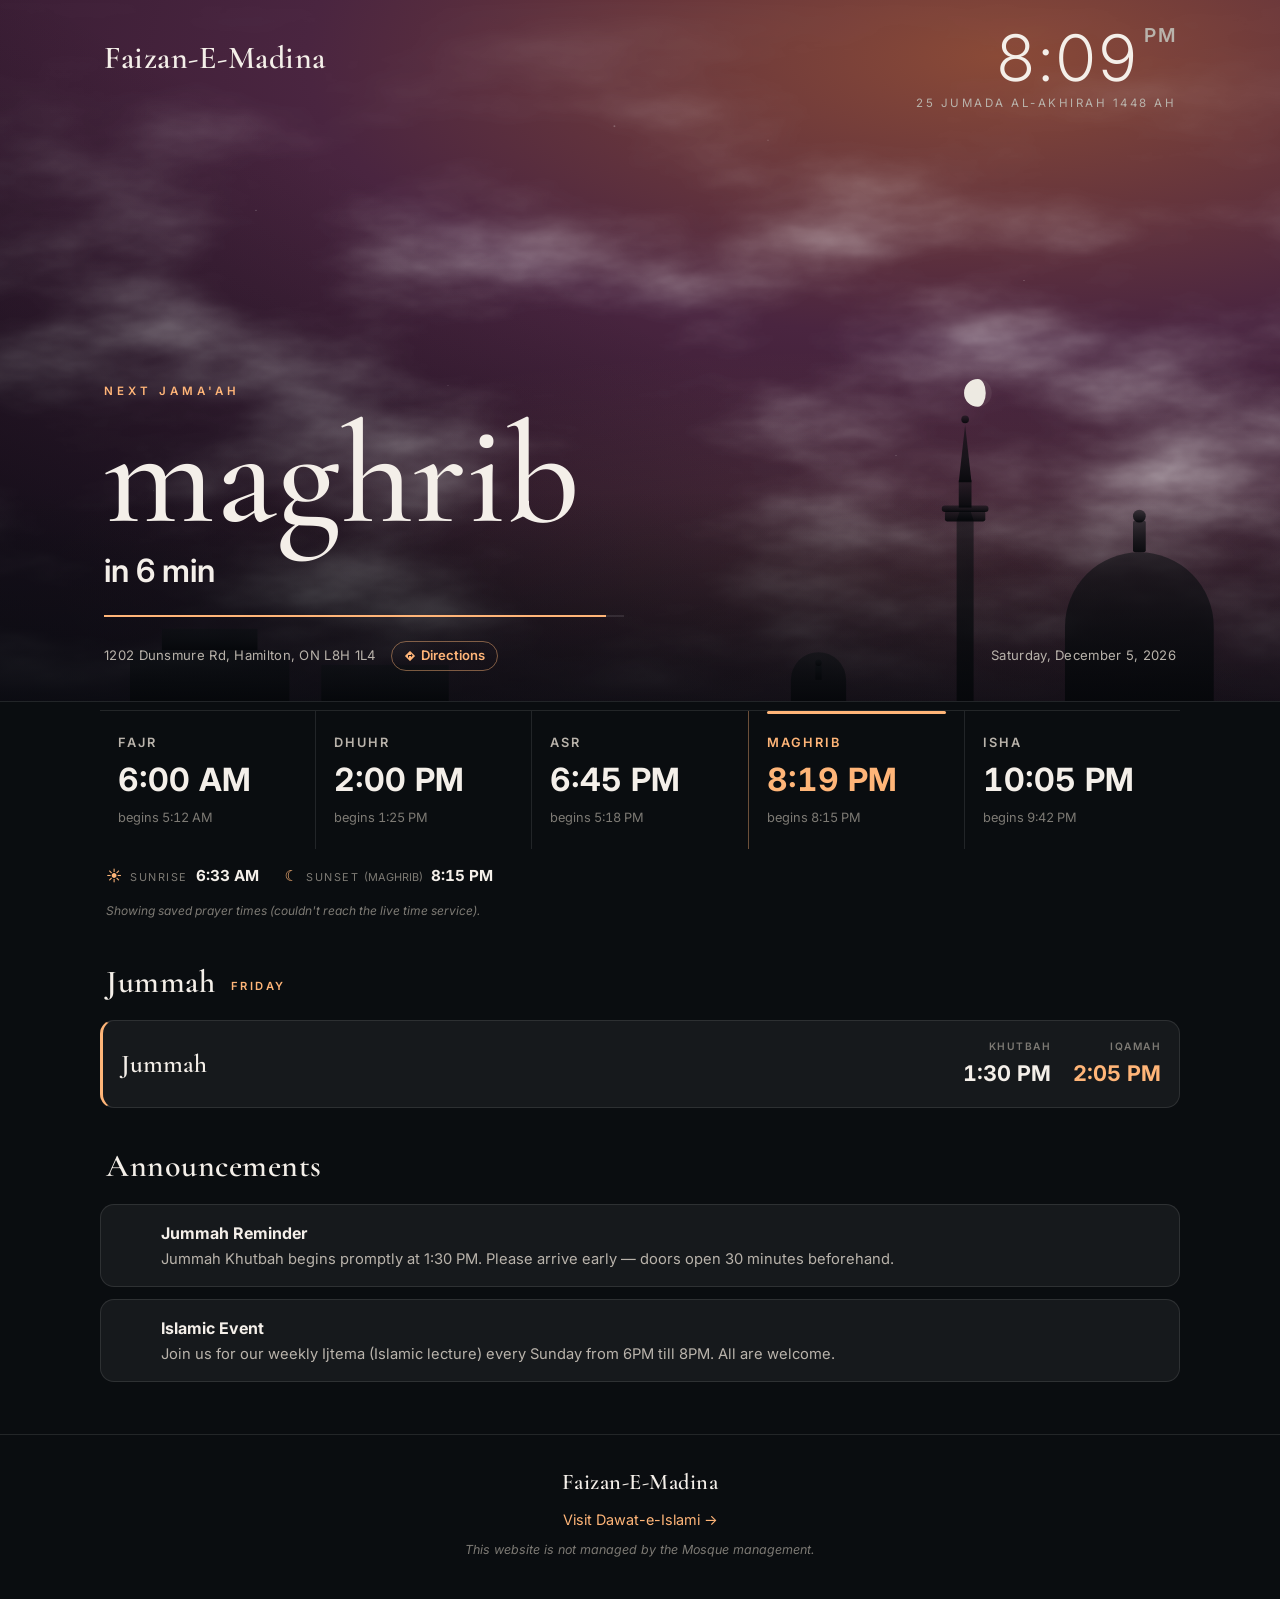
==== index.html @ 7d62e8c0 "Realistic clouds, moon phase by Hijri day, full Hijri date - Procedural SVG fractal-noise cloud cove" ====
<!DOCTYPE html>
<html lang="en">
<head>
  <meta charset="UTF-8" />
  <meta name="viewport" content="width=device-width, initial-scale=1.0" />
  <meta name="description" content="Daily Islamic prayer times and Jummah times for Faizan-E-Madina, Hamilton, Ontario." />
  <meta name="theme-color" content="#0a0f0d" />
  <title>Prayer Times — Faizan-E-Madina</title>
  <link rel="preconnect" href="https://fonts.googleapis.com" />
  <link rel="preconnect" href="https://fonts.gstatic.com" crossorigin />
  <link href="https://fonts.googleapis.com/css2?family=Amiri:wght@400;700&family=Cormorant+Garamond:wght@500;600;700&family=Inter:wght@400;500;600;700;800&display=swap" rel="stylesheet" />
  <link rel="stylesheet" href="css/styles.css" />
</head>
<body>
  <!-- ===================== CINEMATIC HERO ===================== -->
  <section class="hero" id="hero" aria-label="Current time and next prayer">
    <!-- Time-of-day sky + mosque silhouette (pure CSS/SVG, no photos) -->
    <div class="sky" aria-hidden="true"></div>
    <svg class="clouds" viewBox="0 0 1200 600" preserveAspectRatio="xMidYMid slice" aria-hidden="true">
      <defs>
        <filter id="cloudNoise" x="0" y="0" width="100%" height="100%" color-interpolation-filters="sRGB">
          <feTurbulence type="fractalNoise" baseFrequency="0.0045 0.011" numOctaves="6" seed="14" stitchTiles="stitch" result="n"/>
          <!-- white body, alpha carved from the noise -> soft cloud clumps -->
          <feColorMatrix in="n" type="matrix"
            values="0 0 0 0 1
                    0 0 0 0 1
                    0 0 0 0 1
                    0 0 0 1.7 -0.62" result="c"/>
          <feComponentTransfer in="c" result="c2">
            <feFuncA type="gamma" amplitude="1" exponent="1.7" offset="0"/>
          </feComponentTransfer>
          <feGaussianBlur in="c2" stdDeviation="1.1"/>
        </filter>
        <linearGradient id="cloudFade" x1="0" y1="0" x2="0" y2="1">
          <stop offset="0" stop-color="#fff" stop-opacity="0"/>
          <stop offset="0.42" stop-color="#fff" stop-opacity="1"/>
          <stop offset="0.9" stop-color="#fff" stop-opacity="1"/>
          <stop offset="1" stop-color="#fff" stop-opacity="0"/>
        </linearGradient>
        <mask id="cloudMask"><rect width="1200" height="600" fill="url(#cloudFade)"/></mask>
      </defs>
      <rect x="-100" y="0" width="1400" height="600" filter="url(#cloudNoise)" mask="url(#cloudMask)"/>
    </svg>
    <div class="stars" aria-hidden="true"></div>
    <div class="scrim" aria-hidden="true"></div>
    <svg class="skyline" viewBox="0 0 1200 320" preserveAspectRatio="xMidYMax meet" aria-hidden="true">
      <defs>
        <linearGradient id="silh" x1="0" y1="0" x2="0" y2="1">
          <stop offset="0%" stop-color="#0b0f12" stop-opacity="0.55"/>
          <stop offset="100%" stop-color="#05070a" stop-opacity="0.92"/>
        </linearGradient>
      </defs>
      <g fill="url(#silh)">
        <!-- distant rooftops (left) -->
        <rect x="120" y="272" width="150" height="48"/>
        <rect x="150" y="252" width="90" height="20"/>
        <rect x="300" y="286" width="120" height="34"/>

        <!-- small dome (left of the minaret) -->
        <path d="M742 320 V300 a26 26 0 0 1 52 0 V320 Z"/>
        <rect x="765" y="286" width="6" height="14"/>
        <circle cx="768" cy="284" r="3"/>

        <!-- minaret (Ottoman style, grounded) -->
        <rect x="898" y="150" width="16" height="170"/>       <!-- shaft to ground -->
        <path d="M898 150 h16 l-3 -9 h-10 z"/>                 <!-- shaft top taper -->
        <rect x="887" y="141" width="38" height="10" rx="2"/> <!-- balcony overhang -->
        <rect x="884" y="136" width="44" height="6" rx="3"/>  <!-- balcony rail cap -->
        <rect x="900" y="112" width="12" height="26"/>        <!-- upper shaft -->
        <path d="M906 60 L900 114 H912 Z"/>                   <!-- tapering conical cap -->
        <circle cx="906" cy="55" r="3.6"/>                    <!-- finial ball -->

        <!-- main dome (far right) -->
        <path d="M1000 320 V250 a70 70 0 0 1 140 0 V320 Z"/>
        <rect x="1064" y="150" width="12" height="30" rx="2"/>
        <circle cx="1070" cy="146" r="6"/>
      </g>

      <!-- Moon in the sky — phase set by JS from the Hijri day of month -->
      <g class="moon" aria-hidden="true">
        <circle cx="918" cy="30" r="13" fill="#f2efe6" opacity="0.07"/><!-- faint dark side -->
        <path id="moonLit" fill="#f4f1e8" opacity="0.96"/><!-- illuminated part -->
      </g>
    </svg>

    <div class="hero-inner">
      <div class="hero-top">
        <span class="wordmark">Faizan-E-Madina</span>
        <div class="clock-wrap">
          <span class="clock" id="liveClock">--:--</span><span class="clock-sec" id="clockSec"></span>
          <span class="hijri" id="hijriDate">—</span>
        </div>
      </div>

      <div class="hero-next" id="nextPrayer" aria-live="polite">
        <span class="next-label">Next Jama'ah</span>
        <p class="next-name" id="nextName">—</p>
        <p class="next-remaining" id="nextRemaining"></p>
        <div class="next-progress" aria-hidden="true"><span id="nextProgressBar"></span></div>
      </div>

      <div class="hero-foot">
        <p class="loc-line" id="location">Hamilton, Ontario</p>
        <a class="dir-link" id="directionsBtn" href="#" target="_blank" rel="noopener">
          <svg viewBox="0 0 24 24" width="12" height="12" aria-hidden="true" fill="currentColor">
            <path d="M21.7 11.3l-9-9a1 1 0 0 0-1.4 0l-9 9a1 1 0 0 0 0 1.4l9 9a1 1 0 0 0 1.4 0l9-9a1 1 0 0 0 0-1.4zM14 14.5V12h-4v3H8v-4a1 1 0 0 1 1-1h5V7.5l3.5 3.5z"/>
          </svg>
          Directions
        </a>
        <span class="greg" id="gregorianDate">—</span>
      </div>
    </div>
  </section>

  <main class="container">
    <!-- ===================== DAILY PRAYERS ===================== -->
    <section aria-label="Daily prayer times">
      <div class="row-head" aria-hidden="true">
        <span class="rh-name">Prayer</span>
        <span class="rh-col">Iqamah / Begins</span>
      </div>
      <div class="prayer-grid" id="prayerGrid"><!-- filled by JS --></div>

      <!-- Sunrise / Sunset (informational, not prayers) -->
      <div class="sun-strip" aria-label="Sunrise and sunset times">
        <div class="sun-item">
          <span class="sun-ico" aria-hidden="true">☀</span>
          <span class="sun-lbl">Sunrise</span>
          <span class="sun-time" id="sunriseTime">—</span>
        </div>
        <div class="sun-item">
          <span class="sun-ico" aria-hidden="true">☾</span>
          <span class="sun-lbl">Sunset <span class="sun-note">(Maghrib)</span></span>
          <span class="sun-time" id="sunsetTime">—</span>
        </div>
      </div>

      <p class="times-source" id="timesSource" aria-live="polite"></p>
    </section>

    <!-- ===================== JUMMAH ===================== -->
    <section class="jummah" aria-label="Jummah prayer times">
      <h2 class="section-title jummah-title">Jummah <span class="jummah-sub">Friday</span></h2>
      <div class="jummah-grid" id="jummahGrid"><!-- filled by JS --></div>
    </section>

    <!-- ===================== ANNOUNCEMENTS ===================== -->
    <section class="announcements" id="announcementsSection" aria-label="Announcements">
      <h2 class="section-title">Announcements</h2>
      <div id="announcementsList"><!-- filled by JS --></div>
    </section>
  </main>

  <!-- ===================== FOOTER ===================== -->
  <footer class="site-footer">
    <div class="container">
      <p class="footer-org">Faizan-E-Madina</p>
      <p class="footer-note">
        <a id="footerLink" href="https://www.dawateislami.net" target="_blank" rel="noopener">Visit Dawat-e-Islami →</a>
      </p>
      <p class="footer-disclaimer">This website is not managed by the Mosque management.</p>
    </div>
  </footer>

  <script src="js/data.js"></script>
  <script src="js/app.js"></script>
</body>
</html>
---- css/styles.css ----
/* ============================================================
   Faizan-E-Madina — Prayer Times
   Cinematic, time-of-day board (inspired by editorial signage)
   ============================================================ */

:root {
  --ink:        #f4efe9;   /* warm off-white text */
  --ink-dim:    #b9b3ab;   /* secondary */
  --ink-faint:  #7d7a74;   /* tertiary */
  --accent:     #e0a884;   /* warm rose/tan (shifts per period) */
  --panel:      rgba(255,255,255,0.05);
  --panel-line: rgba(255,255,255,0.10);
  --bg:         #0a0d10;

  /* Sky gradient stops — overridden by body[data-period] */
  --sky-1: #1a2740;
  --sky-2: #0d1526;
  --sky-3: #070a12;

  --serif: 'Cormorant Garamond', Georgia, serif;
  --sans:  'Inter', system-ui, -apple-system, 'Segoe UI', sans-serif;
  --ease:  cubic-bezier(0.22, 0.61, 0.36, 1);
}

/* ---- Time-of-day palettes ---- */
body[data-period="fajr"]    { --sky-1:#243456; --sky-2:#141d38; --sky-3:#0a1020; --accent:#b9c3e6; }
body[data-period="dhuhr"]   { --sky-1:#5b83a6; --sky-2:#2d537a; --sky-3:#12314a; --accent:#ffe6a3; }
body[data-period="asr"]     { --sky-1:#7a7a5f; --sky-2:#4a4a38; --sky-3:#23231a; --accent:#f0c869; }
body[data-period="maghrib"] { --sky-1:#8a4a37; --sky-2:#4a2540; --sky-3:#231324; --accent:#ffb578; }
body[data-period="isha"]    { --sky-1:#1a2a34; --sky-2:#0e1a26; --sky-3:#070d16; --accent:#c9a893; }

* { box-sizing: border-box; margin: 0; padding: 0; }
html { -webkit-text-size-adjust: 100%; scroll-behavior: smooth; }

body {
  font-family: var(--sans);
  color: var(--ink);
  background: var(--bg);
  line-height: 1.5;
  -webkit-font-smoothing: antialiased;
  min-height: 100vh;
}

.container {
  width: 100%;
  max-width: 1120px;
  margin: 0 auto;
  padding: 0 20px;
}

/* ===================== CINEMATIC HERO ===================== */
.hero {
  position: relative;
  min-height: 88vh;
  min-height: 88svh;
  overflow: hidden;
  display: flex;
  isolation: isolate;
  border-bottom: 1px solid var(--panel-line);
}
.hero .sky {
  position: absolute;
  inset: 0;
  z-index: -3;
  background:
    radial-gradient(120% 90% at 78% 8%, var(--sky-1) 0%, var(--sky-2) 45%, var(--sky-3) 100%);
  transition: background 1.6s var(--ease);
}
/* soft glow near the horizon, tinted by the accent */
.hero .sky::after {
  content: "";
  position: absolute;
  inset: 0;
  background: radial-gradient(90% 45% at 68% 82%, color-mix(in srgb, var(--accent) 16%, transparent), transparent 72%);
  opacity: 0.7;
}
/* procedural clouds (SVG fractal noise) behind the minaret */
.hero .clouds {
  position: absolute;
  left: 0; right: 0;
  top: 0;
  height: 100%;
  width: 100%;
  z-index: -2;
  pointer-events: none;
  opacity: 0.5;
  mix-blend-mode: screen;   /* clouds catch light from the sky behind them */
  animation: drift 120s linear infinite alternate;
}
@keyframes drift {
  from { transform: translate3d(-3%, 0, 0) scale(1.05); }
  to   { transform: translate3d(3%, 0, 0)  scale(1.12); }
}
/* clouds soften in bright daylight, glow warmer at sunset */
body[data-period="dhuhr"] .clouds { opacity: 0.42; mix-blend-mode: soft-light; }
body[data-period="maghrib"] .clouds { opacity: 0.6; }
/* night starfield (only meaningful for the darker palettes) */
.hero .stars {
  position: absolute;
  inset: 0;
  z-index: -2;
  background-image:
    radial-gradient(1px 1px at 20% 30%, rgba(255,255,255,0.7), transparent),
    radial-gradient(1px 1px at 60% 20%, rgba(255,255,255,0.5), transparent),
    radial-gradient(1px 1px at 80% 40%, rgba(255,255,255,0.6), transparent),
    radial-gradient(1px 1px at 35% 55%, rgba(255,255,255,0.4), transparent),
    radial-gradient(1px 1px at 70% 65%, rgba(255,255,255,0.5), transparent),
    radial-gradient(1px 1px at 12% 70%, rgba(255,255,255,0.35), transparent),
    radial-gradient(1.4px 1.4px at 48% 18%, rgba(255,255,255,0.6), transparent);
  opacity: 0.5;
}
body[data-period="dhuhr"] .stars,
body[data-period="asr"] .stars { opacity: 0; }
.hero .skyline {
  position: absolute;
  left: 0; right: 0; bottom: 0;
  width: 100%;
  height: min(52%, 340px);
  z-index: -1;
}

.hero-inner {
  position: relative;
  width: 100%;
  max-width: 1120px;
  margin: 0 auto;
  padding: 26px 24px 30px;
  display: flex;
  flex-direction: column;
  animation: fadeIn 1s var(--ease) both;
}
/* full-width scrim so text stays legible over bright cloud patches */
.hero .scrim {
  position: absolute;
  inset: 0;
  z-index: -1;
  pointer-events: none;
  background:
    linear-gradient(to top right, rgba(6,10,14,0.6), rgba(6,10,14,0) 52%),
    linear-gradient(to top, rgba(6,10,14,0.55), rgba(6,10,14,0) 30%);
}
@keyframes fadeIn { from { opacity: 0; } to { opacity: 1; } }
@keyframes rise { from { opacity: 0; transform: translateY(10px); } to { opacity: 1; transform: none; } }

/* --- top row: wordmark + clock --- */
.hero-top {
  display: flex;
  justify-content: space-between;
  align-items: flex-start;
}
.wordmark {
  font-family: var(--serif);
  font-size: 1.4rem;
  font-weight: 600;
  letter-spacing: 0.5px;
  color: var(--ink);
  white-space: nowrap;
  padding-top: 8px;
}
.clock-wrap { text-align: right; line-height: 1; }
.clock {
  font-size: 3rem;
  font-weight: 300;
  letter-spacing: 1px;
  font-variant-numeric: tabular-nums;
}
.clock-sec {
  font-size: 0.9rem;
  font-weight: 600;
  color: var(--ink-dim);
  margin-left: 5px;
  letter-spacing: 1.5px;
  vertical-align: top;
}
.hijri {
  display: block;
  margin-top: 8px;
  font-size: 0.72rem;
  letter-spacing: 2.5px;
  text-transform: uppercase;
  color: var(--ink-dim);
}

/* --- centre: next jama'ah --- */
.hero-next {
  margin-top: auto;
  padding-top: 40px;
  animation: rise 0.9s var(--ease) 0.15s both;
}
.next-label {
  text-transform: uppercase;
  letter-spacing: 4px;
  font-size: 0.72rem;
  font-weight: 600;
  color: var(--accent);
}
.next-name {
  font-family: var(--serif);
  font-weight: 500;
  text-transform: lowercase;
  font-size: clamp(3.4rem, 17vw, 7rem);
  line-height: 0.95;
  letter-spacing: 0.5px;
  margin: 6px 0 4px;
}
.next-remaining {
  font-size: clamp(1.3rem, 6vw, 2rem);
  font-weight: 600;
  color: var(--ink);
}
.next-remaining strong, .next-remaining b { font-weight: 800; }
.next-progress {
  height: 2px;
  background: var(--panel-line);
  margin-top: 20px;
  overflow: hidden;
  max-width: 520px;
}
.next-progress span {
  display: block;
  height: 100%;
  width: 0%;
  background: var(--accent);
  transition: width 0.9s var(--ease);
}

/* --- foot: location + directions + gregorian --- */
.hero-foot {
  display: flex;
  align-items: center;
  gap: 8px 16px;
  flex-wrap: wrap;
  margin-top: 24px;
  font-size: 0.82rem;
  color: var(--ink-dim);
}
.loc-line { letter-spacing: 0.3px; }
.dir-link {
  display: inline-flex;
  align-items: center;
  gap: 5px;
  color: var(--accent);
  text-decoration: none;
  font-weight: 600;
  border: 1px solid color-mix(in srgb, var(--accent) 45%, transparent);
  border-radius: 999px;
  padding: 4px 12px;
  transition: background 0.2s var(--ease);
}
.dir-link:hover { background: color-mix(in srgb, var(--accent) 14%, transparent); }
.greg { margin-left: auto; letter-spacing: 0.3px; }

/* ===================== PRAYER ROWS ===================== */
main.container { padding-top: 8px; padding-bottom: 8px; }

.row-head {
  display: flex;
  justify-content: space-between;
  padding: 22px 6px 10px;
  font-size: 0.66rem;
  letter-spacing: 2px;
  text-transform: uppercase;
  color: var(--ink-faint);
}

.prayer-grid { display: flex; flex-direction: column; }
.prayer-card {
  display: grid;
  grid-template-columns: 1fr auto;
  grid-template-areas: "name iqamah" "name begins";
  align-items: center;
  column-gap: 16px;
  padding: 16px 6px;
  border-bottom: 1px solid var(--panel-line);
  animation: rise 0.5s var(--ease) both;
}
.prayer-grid .prayer-card:nth-child(1) { animation-delay: 0.04s; }
.prayer-grid .prayer-card:nth-child(2) { animation-delay: 0.08s; }
.prayer-grid .prayer-card:nth-child(3) { animation-delay: 0.12s; }
.prayer-grid .prayer-card:nth-child(4) { animation-delay: 0.16s; }
.prayer-grid .prayer-card:nth-child(5) { animation-delay: 0.20s; }

.prayer-card .p-name {
  grid-area: name;
  font-family: var(--serif);
  font-size: 1.9rem;
  font-weight: 600;
  color: var(--ink);
  letter-spacing: 0.3px;
}
.prayer-card .p-iqamah {
  grid-area: iqamah;
  text-align: right;
  font-size: 1.7rem;
  font-weight: 700;
  font-variant-numeric: tabular-nums;
  color: var(--ink);
  white-space: nowrap;
}
.prayer-card .p-begins {
  grid-area: begins;
  text-align: right;
  font-size: 0.8rem;
  color: var(--ink-faint);
  font-variant-numeric: tabular-nums;
  white-space: nowrap;
}

/* Active prayer glows in the accent */
.prayer-card.is-next { border-color: color-mix(in srgb, var(--accent) 40%, transparent); position: relative; }
.prayer-card.is-next::before {
  content: "";
  position: absolute;
  left: 0; top: 12px; bottom: 12px;
  width: 3px;
  border-radius: 2px;
  background: var(--accent);
}
.prayer-card.is-next .p-name,
.prayer-card.is-next .p-iqamah { color: var(--accent); }

/* ===================== SUNRISE / SUNSET ===================== */
.sun-strip { display: flex; gap: 26px; padding: 16px 6px 4px; }
.sun-item { display: flex; align-items: baseline; gap: 8px; color: var(--ink-dim); font-size: 0.85rem; }
.sun-ico { color: var(--accent); font-size: 0.95rem; }
.sun-lbl { text-transform: uppercase; letter-spacing: 1.5px; font-size: 0.68rem; color: var(--ink-faint); }
.sun-note { letter-spacing: 0; }
.sun-time { font-weight: 700; font-variant-numeric: tabular-nums; color: var(--ink); font-size: 0.95rem; }

.times-source {
  color: var(--ink-faint);
  font-size: 0.75rem;
  padding: 10px 6px 4px;
  font-style: italic;
}

/* ===================== SECTION TITLES ===================== */
.section-title {
  font-family: var(--serif);
  font-size: 2rem;
  font-weight: 600;
  color: var(--ink);
  margin: 34px 6px 14px;
  letter-spacing: 0.5px;
}
.section-title .jummah-sub {
  font-family: var(--sans);
  font-size: 0.7rem;
  letter-spacing: 2.5px;
  text-transform: uppercase;
  color: var(--accent);
  vertical-align: middle;
  margin-left: 8px;
}

/* ===================== JUMMAH ===================== */
.jummah { margin: 8px 0 4px; }
.jummah-grid { display: flex; flex-direction: column; gap: 0; }
.jummah-card {
  display: flex;
  align-items: center;
  justify-content: space-between;
  gap: 14px;
  padding: 18px 18px;
  background: var(--panel);
  border: 1px solid var(--panel-line);
  border-left: 3px solid var(--accent);
  border-radius: 14px;
}
.jummah-card .j-label {
  font-family: var(--serif);
  font-weight: 600;
  font-size: 1.6rem;
  color: var(--ink);
}
.jummah-card .j-times { display: flex; gap: 22px; text-align: right; }
.j-time-col { display: flex; flex-direction: column; align-items: flex-end; }
.j-time-label {
  font-size: 0.64rem; text-transform: uppercase; letter-spacing: 1.5px;
  color: var(--ink-faint); font-weight: 600; margin-bottom: 2px;
}
.jummah-card .j-time { font-size: 1.35rem; font-weight: 700; font-variant-numeric: tabular-nums; white-space: nowrap; color: var(--ink); }
.jummah-card .j-iqamah { color: var(--accent); }

/* ===================== ANNOUNCEMENTS ===================== */
.announcements { margin: 8px 0 20px; }
.announcement {
  background: var(--panel);
  border: 1px solid var(--panel-line);
  border-radius: 14px;
  padding: 16px 18px;
  margin-bottom: 12px;
  display: flex;
  gap: 14px;
  align-items: flex-start;
}
.announcement .a-icon { font-size: 1.4rem; line-height: 1; filter: saturate(0.85); }
.announcement .a-title { font-weight: 700; color: var(--ink); margin-bottom: 3px; }
.announcement .a-body { color: var(--ink-dim); font-size: 0.92rem; }

/* ===================== FOOTER ===================== */
.site-footer {
  text-align: center;
  padding: 30px 0 40px;
  border-top: 1px solid var(--panel-line);
  margin-top: 24px;
}
.footer-org { font-family: var(--serif); font-weight: 600; font-size: 1.4rem; letter-spacing: 0.5px; }
.footer-note { margin: 8px 0; }
.footer-note a { color: var(--accent); text-decoration: none; font-size: 0.9rem; }
.footer-note a:hover { text-decoration: underline; }
.footer-disclaimer { color: var(--ink-faint); font-size: 0.78rem; font-style: italic; margin-top: 10px; }

/* ===================== DESKTOP / TABLET ===================== */
@media (min-width: 760px) {
  .hero { min-height: 78vh; }
  .wordmark { font-size: 2rem; }
  .clock { font-size: 4rem; }
  .clock-sec { font-size: 1.2rem; }
  .next-name { font-size: clamp(5rem, 12vw, 9rem); }

  /* Prayer strip becomes 5 columns, like the reference board */
  .row-head { display: none; }
  .prayer-grid { flex-direction: row; border-top: 1px solid var(--panel-line); }
  .prayer-card {
    flex: 1;
    grid-template-columns: 1fr;
    grid-template-areas: "name" "iqamah" "begins";
    justify-items: start;
    row-gap: 4px;
    padding: 22px 18px;
    border-bottom: none;
    border-left: 1px solid var(--panel-line);
  }
  .prayer-card:first-child { border-left: none; }
  .prayer-card .p-name { font-size: 0.8rem; text-transform: uppercase; letter-spacing: 2px; font-family: var(--sans); font-weight: 600; color: var(--ink-dim); }
  .prayer-card .p-iqamah { text-align: left; font-size: 2rem; }
  .prayer-card .p-begins { text-align: left; }
  .prayer-card.is-next::before { top: 0; bottom: auto; left: 18px; right: 18px; width: auto; height: 3px; }
  .prayer-card.is-next .p-name { color: var(--accent); }
}

/* ===================== MOTION PREFERENCES ===================== */
@media (prefers-reduced-motion: reduce) {
  *, .hero .sky, .next-progress span { transition: none !important; animation: none !important; scroll-behavior: auto; }
}
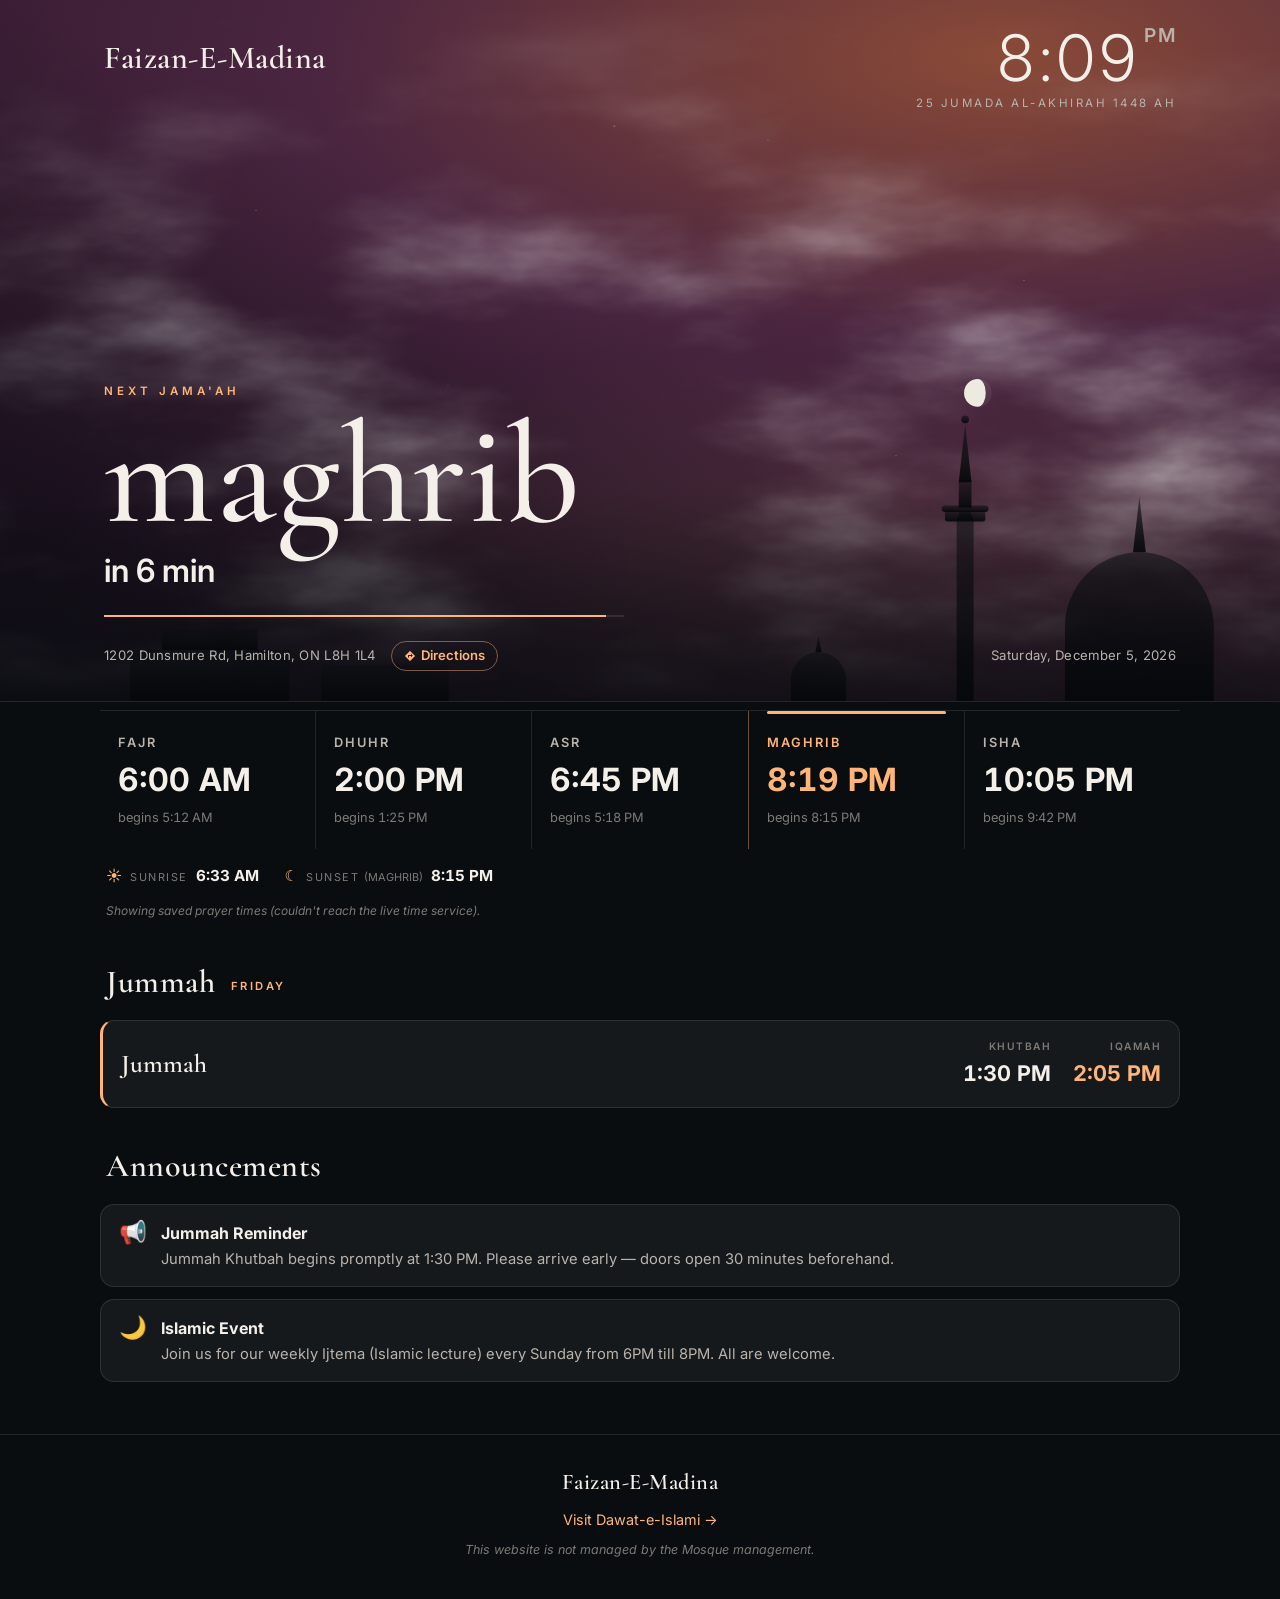
==== commit 6b66d48d: "Fix dome finials sitting inside the domes The small dome's finial was positioned below its apex, so " ====
--- a/index.html
+++ b/index.html
@@ -58,8 +58,8 @@
 
         <!-- small dome (left of the minaret) -->
         <path d="M742 320 V300 a26 26 0 0 1 52 0 V320 Z"/>
-        <rect x="765" y="286" width="6" height="14"/>
-        <circle cx="768" cy="284" r="3"/>
+        <path d="M768 258 L765 274 H771 Z"/>                  <!-- spire -->
+        <path d="M768 244 a6 6 0 1 0 0 12 a4.5 4.5 0 1 1 0 -12z"/><!-- crescent finial -->
 
         <!-- minaret (Ottoman style, grounded) -->
         <rect x="898" y="150" width="16" height="170"/>       <!-- shaft to ground -->
@@ -72,8 +72,8 @@
 
         <!-- main dome (far right) -->
         <path d="M1000 320 V250 a70 70 0 0 1 140 0 V320 Z"/>
-        <rect x="1064" y="150" width="12" height="30" rx="2"/>
-        <circle cx="1070" cy="146" r="6"/>
+        <path d="M1070 128 L1064 180 H1076 Z"/>              <!-- spire -->
+        <path d="M1070 110 a8 8 0 1 0 0 16 a6 6 0 1 1 0 -16z"/><!-- crescent finial -->
       </g>
 
       <!-- Moon in the sky — phase set by JS from the Hijri day of month -->
--- a/css/styles.css
+++ b/css/styles.css
@@ -84,16 +84,15 @@
   z-index: -2;
   pointer-events: none;
   opacity: 0.5;
-  mix-blend-mode: screen;   /* clouds catch light from the sky behind them */
   animation: drift 120s linear infinite alternate;
 }
 @keyframes drift {
-  from { transform: translate3d(-3%, 0, 0) scale(1.05); }
+  from { transform: translate3d(-3%, 0, 0) scale(1.06); }
   to   { transform: translate3d(3%, 0, 0)  scale(1.12); }
 }
-/* clouds soften in bright daylight, glow warmer at sunset */
-body[data-period="dhuhr"] .clouds { opacity: 0.42; mix-blend-mode: soft-light; }
-body[data-period="maghrib"] .clouds { opacity: 0.6; }
+/* clouds soften in bright daylight, thicken a touch at sunset */
+body[data-period="dhuhr"] .clouds { opacity: 0.4; }
+body[data-period="maghrib"] .clouds { opacity: 0.58; }
 /* night starfield (only meaningful for the darker palettes) */
 .hero .stars {
   position: absolute;
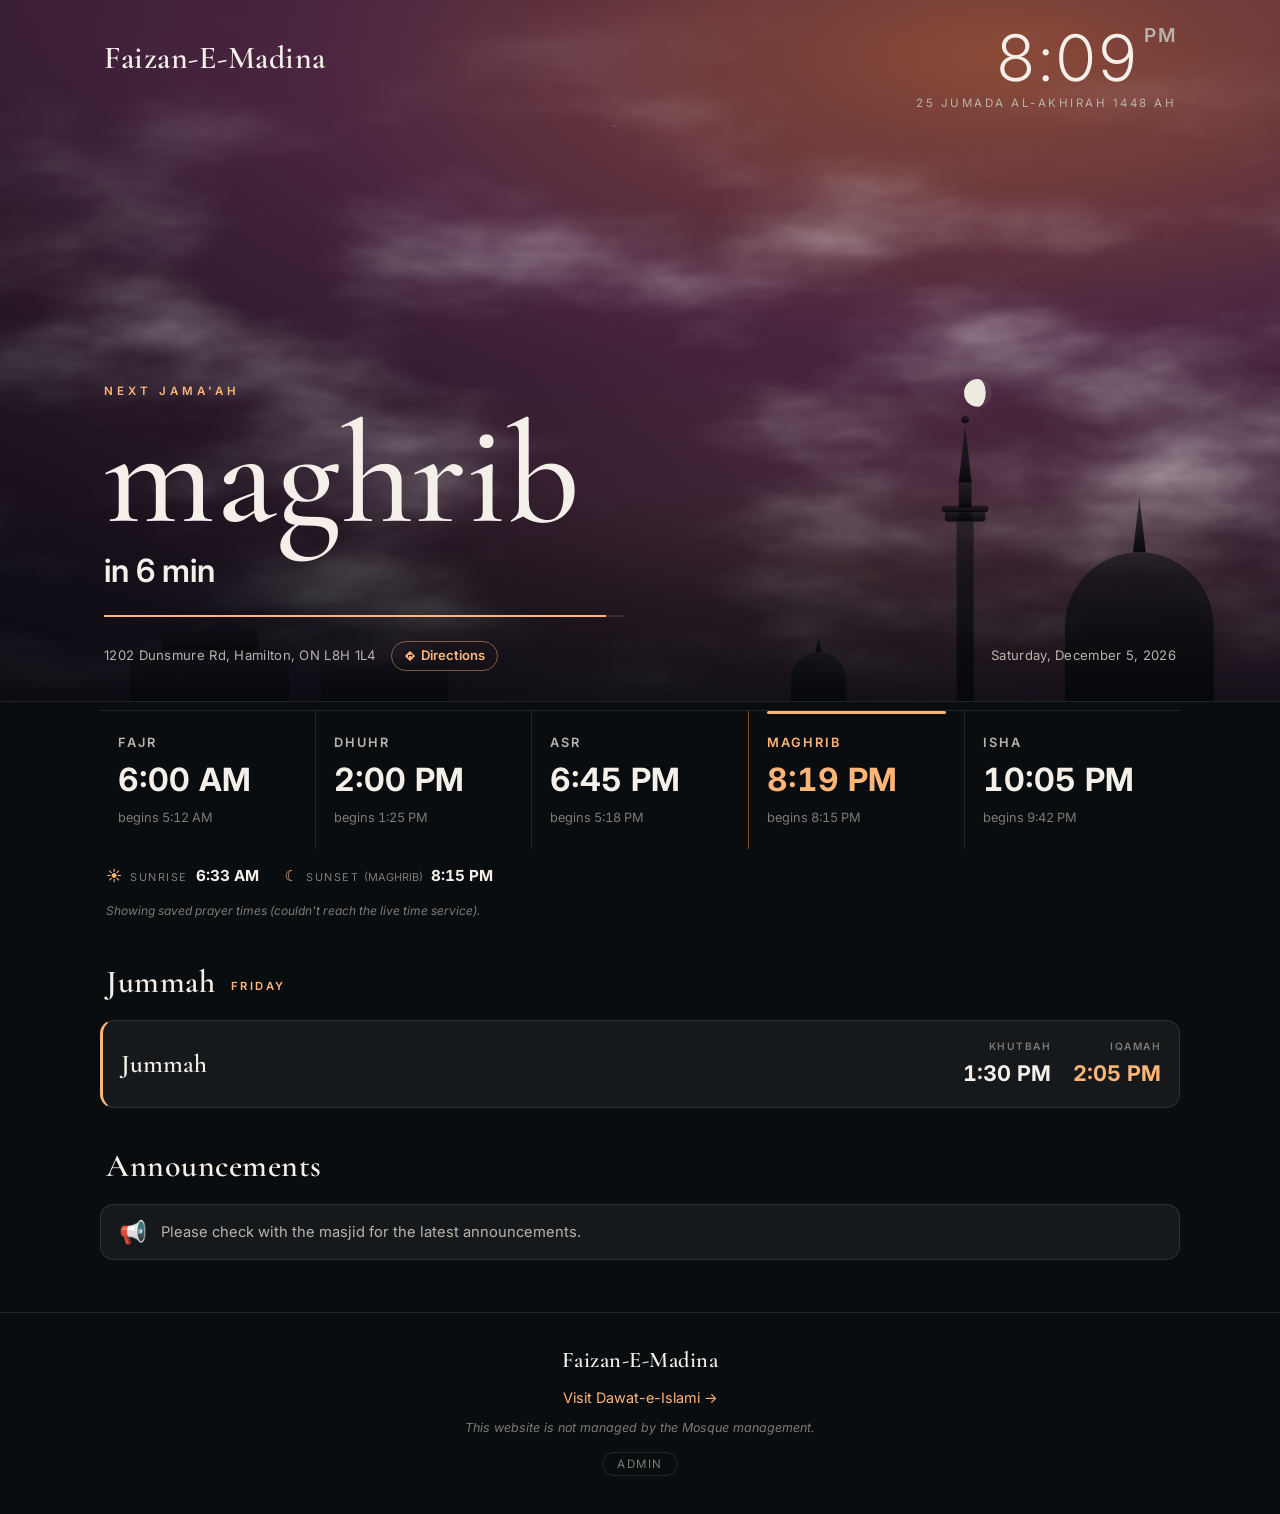
==== commit 4d0f9090: "Add subtle Admin link in the footer A muted "Admin" pill in the footer links to admin.html so admins" ====
--- a/index.html
+++ b/index.html
@@ -159,6 +159,7 @@
         <a id="footerLink" href="https://www.dawateislami.net" target="_blank" rel="noopener">Visit Dawat-e-Islami →</a>
       </p>
       <p class="footer-disclaimer">This website is not managed by the Mosque management.</p>
+      <p class="footer-admin"><a href="admin.html">Admin</a></p>
     </div>
   </footer>
 
--- a/css/styles.css
+++ b/css/styles.css
@@ -409,6 +409,19 @@
 .footer-note a { color: var(--accent); text-decoration: none; font-size: 0.9rem; }
 .footer-note a:hover { text-decoration: underline; }
 .footer-disclaimer { color: var(--ink-faint); font-size: 0.78rem; font-style: italic; margin-top: 10px; }
+.footer-admin { margin-top: 12px; }
+.footer-admin a {
+  color: var(--ink-faint);
+  font-size: 0.72rem;
+  letter-spacing: 1.5px;
+  text-transform: uppercase;
+  text-decoration: none;
+  border: 1px solid var(--panel-line);
+  border-radius: 999px;
+  padding: 4px 14px;
+  transition: color 0.2s, border-color 0.2s;
+}
+.footer-admin a:hover { color: var(--accent); border-color: var(--accent); }
 
 /* ===================== DESKTOP / TABLET ===================== */
 @media (min-width: 760px) {
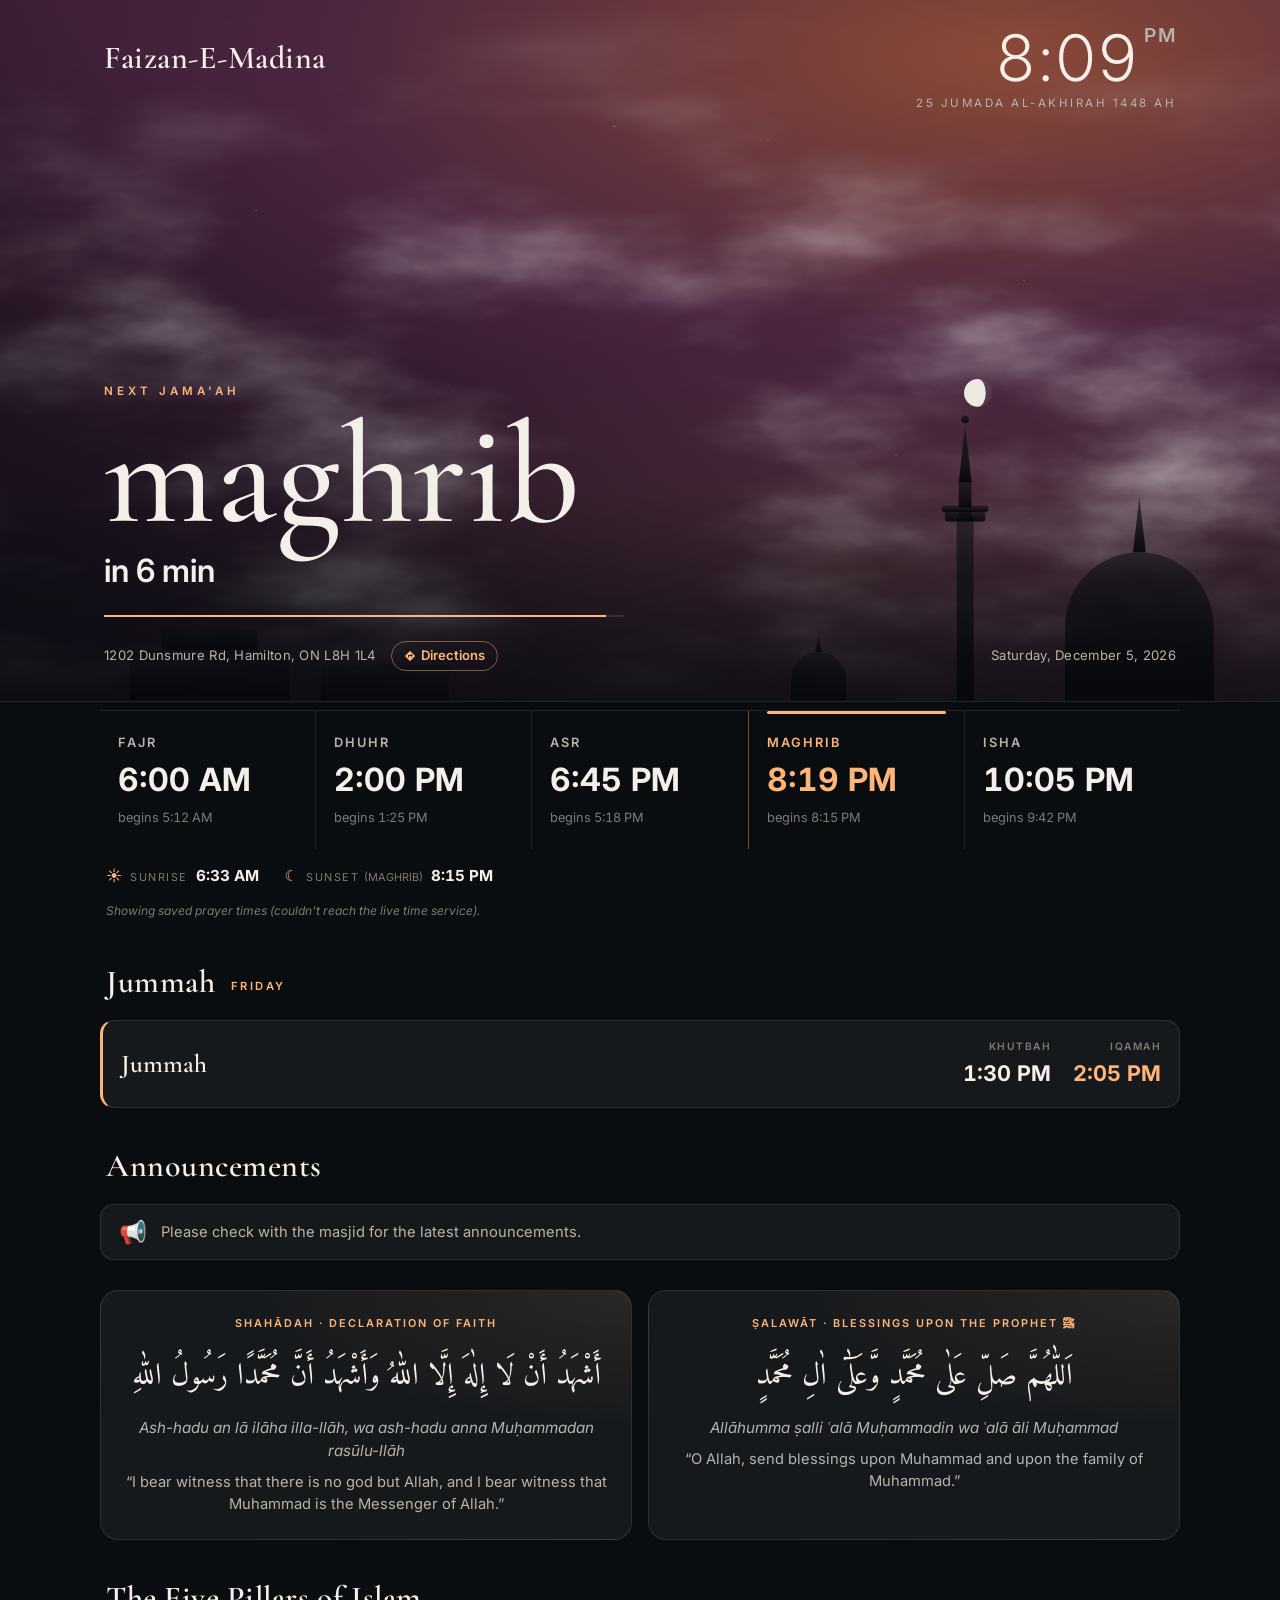
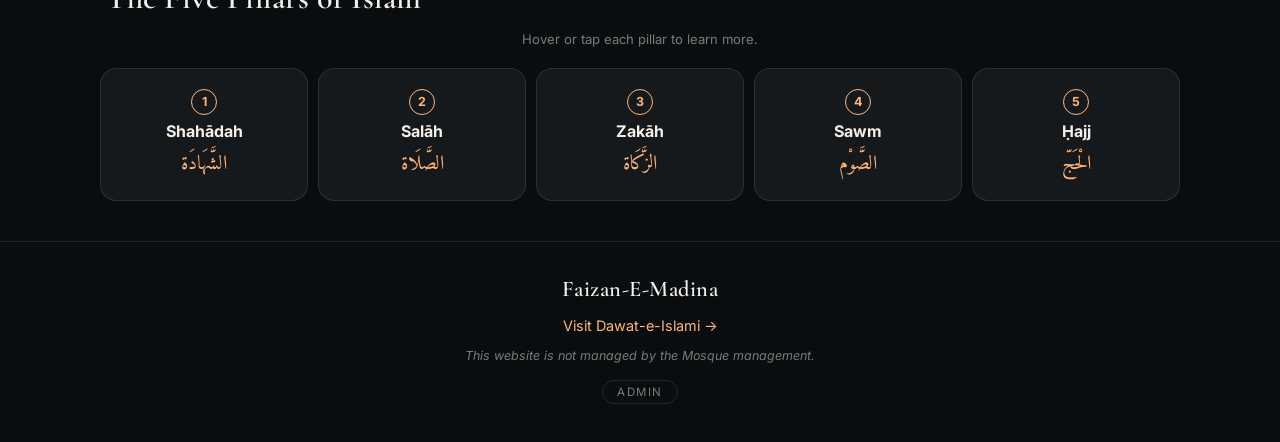
==== commit d3cfec5f: "Add Shahada, Salawat, and the Five Pillars with tooltips New faith section shows the Shahada and Sal" ====
--- a/index.html
+++ b/index.html
@@ -149,6 +149,61 @@
       <h2 class="section-title">Announcements</h2>
       <div id="announcementsList"><!-- filled by JS --></div>
     </section>
+
+    <!-- ===================== FAITH: SHAHADA + SALAWAT ===================== -->
+    <section class="faith" aria-label="Shahada and Salawat">
+      <div class="faith-card">
+        <span class="faith-kicker">Shahādah · Declaration of Faith</span>
+        <p class="faith-ar" lang="ar" dir="rtl">أَشْهَدُ أَنْ لَا إِلٰهَ إِلَّا اللّٰهُ وَأَشْهَدُ أَنَّ مُحَمَّدًا رَسُولُ اللّٰهِ</p>
+        <p class="faith-tr">Ash-hadu an lā ilāha illa-llāh, wa ash-hadu anna Muḥammadan rasūlu-llāh</p>
+        <p class="faith-en">“I bear witness that there is no god but Allah, and I bear witness that Muhammad is the Messenger of Allah.”</p>
+      </div>
+
+      <div class="faith-card">
+        <span class="faith-kicker">Ṣalawāt · Blessings upon the Prophet ﷺ</span>
+        <p class="faith-ar" lang="ar" dir="rtl">اَللّٰهُمَّ صَلِّ عَلٰى مُحَمَّدٍ وَّعَلٰٓى اٰلِ مُحَمَّدٍ</p>
+        <p class="faith-tr">Allāhumma ṣalli ʿalā Muḥammadin wa ʿalā āli Muḥammad</p>
+        <p class="faith-en">“O Allah, send blessings upon Muhammad and upon the family of Muhammad.”</p>
+      </div>
+    </section>
+
+    <!-- ===================== FIVE PILLARS ===================== -->
+    <section class="pillars-section" aria-label="The Five Pillars of Islam">
+      <h2 class="section-title">The Five Pillars of Islam</h2>
+      <p class="pillars-hint">Hover or tap each pillar to learn more.</p>
+      <div class="pillars" id="pillars">
+        <button class="pillar" type="button" aria-expanded="false">
+          <span class="pillar-num">1</span>
+          <span class="pillar-name">Shahādah</span>
+          <span class="pillar-ar" lang="ar" dir="rtl">الشَّهَادَة</span>
+          <span class="pillar-tip" role="tooltip">Faith — sincerely declaring that there is no god but Allah, and that Muhammad ﷺ is His Messenger.</span>
+        </button>
+        <button class="pillar" type="button" aria-expanded="false">
+          <span class="pillar-num">2</span>
+          <span class="pillar-name">Salāh</span>
+          <span class="pillar-ar" lang="ar" dir="rtl">الصَّلَاة</span>
+          <span class="pillar-tip" role="tooltip">Prayer — performing the five daily prayers at their appointed times, facing the Kaʿbah in Makkah.</span>
+        </button>
+        <button class="pillar" type="button" aria-expanded="false">
+          <span class="pillar-num">3</span>
+          <span class="pillar-name">Zakāh</span>
+          <span class="pillar-ar" lang="ar" dir="rtl">الزَّكَاة</span>
+          <span class="pillar-tip" role="tooltip">Almsgiving — giving a fixed share (usually 2.5%) of one’s saved wealth each year to those in need.</span>
+        </button>
+        <button class="pillar" type="button" aria-expanded="false">
+          <span class="pillar-num">4</span>
+          <span class="pillar-name">Sawm</span>
+          <span class="pillar-ar" lang="ar" dir="rtl">الصَّوْم</span>
+          <span class="pillar-tip" role="tooltip">Fasting — abstaining from food, drink, and desires from dawn to sunset during the month of Ramadan.</span>
+        </button>
+        <button class="pillar" type="button" aria-expanded="false">
+          <span class="pillar-num">5</span>
+          <span class="pillar-name">Ḥajj</span>
+          <span class="pillar-ar" lang="ar" dir="rtl">الْحَجّ</span>
+          <span class="pillar-tip" role="tooltip">Pilgrimage — journeying to the Kaʿbah in Makkah once in a lifetime, for every Muslim who is able.</span>
+        </button>
+      </div>
+    </section>
   </main>
 
   <!-- ===================== FOOTER ===================== -->
--- a/css/styles.css
+++ b/css/styles.css
@@ -396,6 +396,113 @@
 .announcement .a-icon { font-size: 1.4rem; line-height: 1; filter: saturate(0.85); }
 .announcement .a-title { font-weight: 700; color: var(--ink); margin-bottom: 3px; }
 .announcement .a-body { color: var(--ink-dim); font-size: 0.92rem; }
+
+/* ===================== FAITH: SHAHADA + SALAWAT ===================== */
+.faith { display: grid; gap: 16px; margin: 30px 0; }
+@media (min-width: 760px) { .faith { grid-template-columns: 1fr 1fr; } }
+.faith-card {
+  background:
+    radial-gradient(120% 90% at 100% 0%, rgba(224,168,132,0.10), transparent 60%),
+    var(--panel);
+  border: 1px solid var(--panel-line);
+  border-radius: 18px;
+  padding: 24px 22px;
+  text-align: center;
+}
+.faith-kicker {
+  display: block;
+  text-transform: uppercase;
+  letter-spacing: 2px;
+  font-size: 0.68rem;
+  font-weight: 600;
+  color: var(--accent);
+  margin-bottom: 16px;
+}
+.faith-ar {
+  font-family: 'Amiri', serif;
+  font-size: 1.9rem;
+  line-height: 1.9;
+  color: var(--ink);
+  margin-bottom: 12px;
+}
+.faith-tr { font-style: italic; color: var(--dim, var(--ink-dim)); font-size: 0.95rem; margin-bottom: 8px; }
+.faith-en { color: var(--ink-dim); font-size: 0.92rem; }
+
+/* ===================== FIVE PILLARS ===================== */
+.pillars-section { margin: 34px 0 8px; }
+.pillars-hint { text-align: center; color: var(--ink-faint); font-size: 0.82rem; margin: -6px 0 18px; }
+.pillars { display: grid; grid-template-columns: repeat(5, 1fr); gap: 10px; }
+@media (max-width: 640px) { .pillars { grid-template-columns: repeat(2, 1fr); } }
+
+.pillar {
+  position: relative;
+  background: var(--panel);
+  border: 1px solid var(--panel-line);
+  border-radius: 16px;
+  padding: 20px 12px 18px;
+  display: flex;
+  flex-direction: column;
+  align-items: center;
+  gap: 6px;
+  cursor: pointer;
+  color: var(--ink);
+  font-family: var(--sans);
+  transition: transform 0.18s var(--ease), border-color 0.18s var(--ease);
+}
+.pillar:hover, .pillar:focus-visible, .pillar.open {
+  transform: translateY(-2px);
+  border-color: color-mix(in srgb, var(--accent) 55%, transparent);
+  outline: none;
+}
+.pillar-num {
+  width: 26px; height: 26px;
+  border-radius: 50%;
+  border: 1px solid var(--accent);
+  color: var(--accent);
+  display: flex; align-items: center; justify-content: center;
+  font-size: 0.78rem; font-weight: 700;
+}
+.pillar-name { font-weight: 700; font-size: 1rem; }
+.pillar-ar { font-family: 'Amiri', serif; font-size: 1.25rem; color: var(--accent); }
+
+/* Tooltip */
+.pillar-tip {
+  position: absolute;
+  bottom: calc(100% + 10px);
+  left: 50%;
+  transform: translateX(-50%) translateY(6px);
+  width: max(200px, 100%);
+  max-width: 260px;
+  background: #10161b;
+  border: 1px solid var(--panel-line);
+  border-radius: 12px;
+  padding: 11px 13px;
+  font-size: 0.82rem;
+  line-height: 1.45;
+  color: var(--ink-dim);
+  text-align: left;
+  box-shadow: 0 10px 30px rgba(0,0,0,0.45);
+  opacity: 0;
+  visibility: hidden;
+  transition: opacity 0.18s var(--ease), transform 0.18s var(--ease);
+  z-index: 5;
+  pointer-events: none;
+}
+.pillar-tip::after {
+  content: "";
+  position: absolute;
+  top: 100%; left: 50%;
+  transform: translateX(-50%);
+  border: 6px solid transparent;
+  border-top-color: #10161b;
+}
+.pillar:hover .pillar-tip,
+.pillar:focus-visible .pillar-tip,
+.pillar.open .pillar-tip {
+  opacity: 1;
+  visibility: visible;
+  transform: translateX(-50%) translateY(0);
+}
 
 /* ===================== FOOTER ===================== */
 .site-footer {
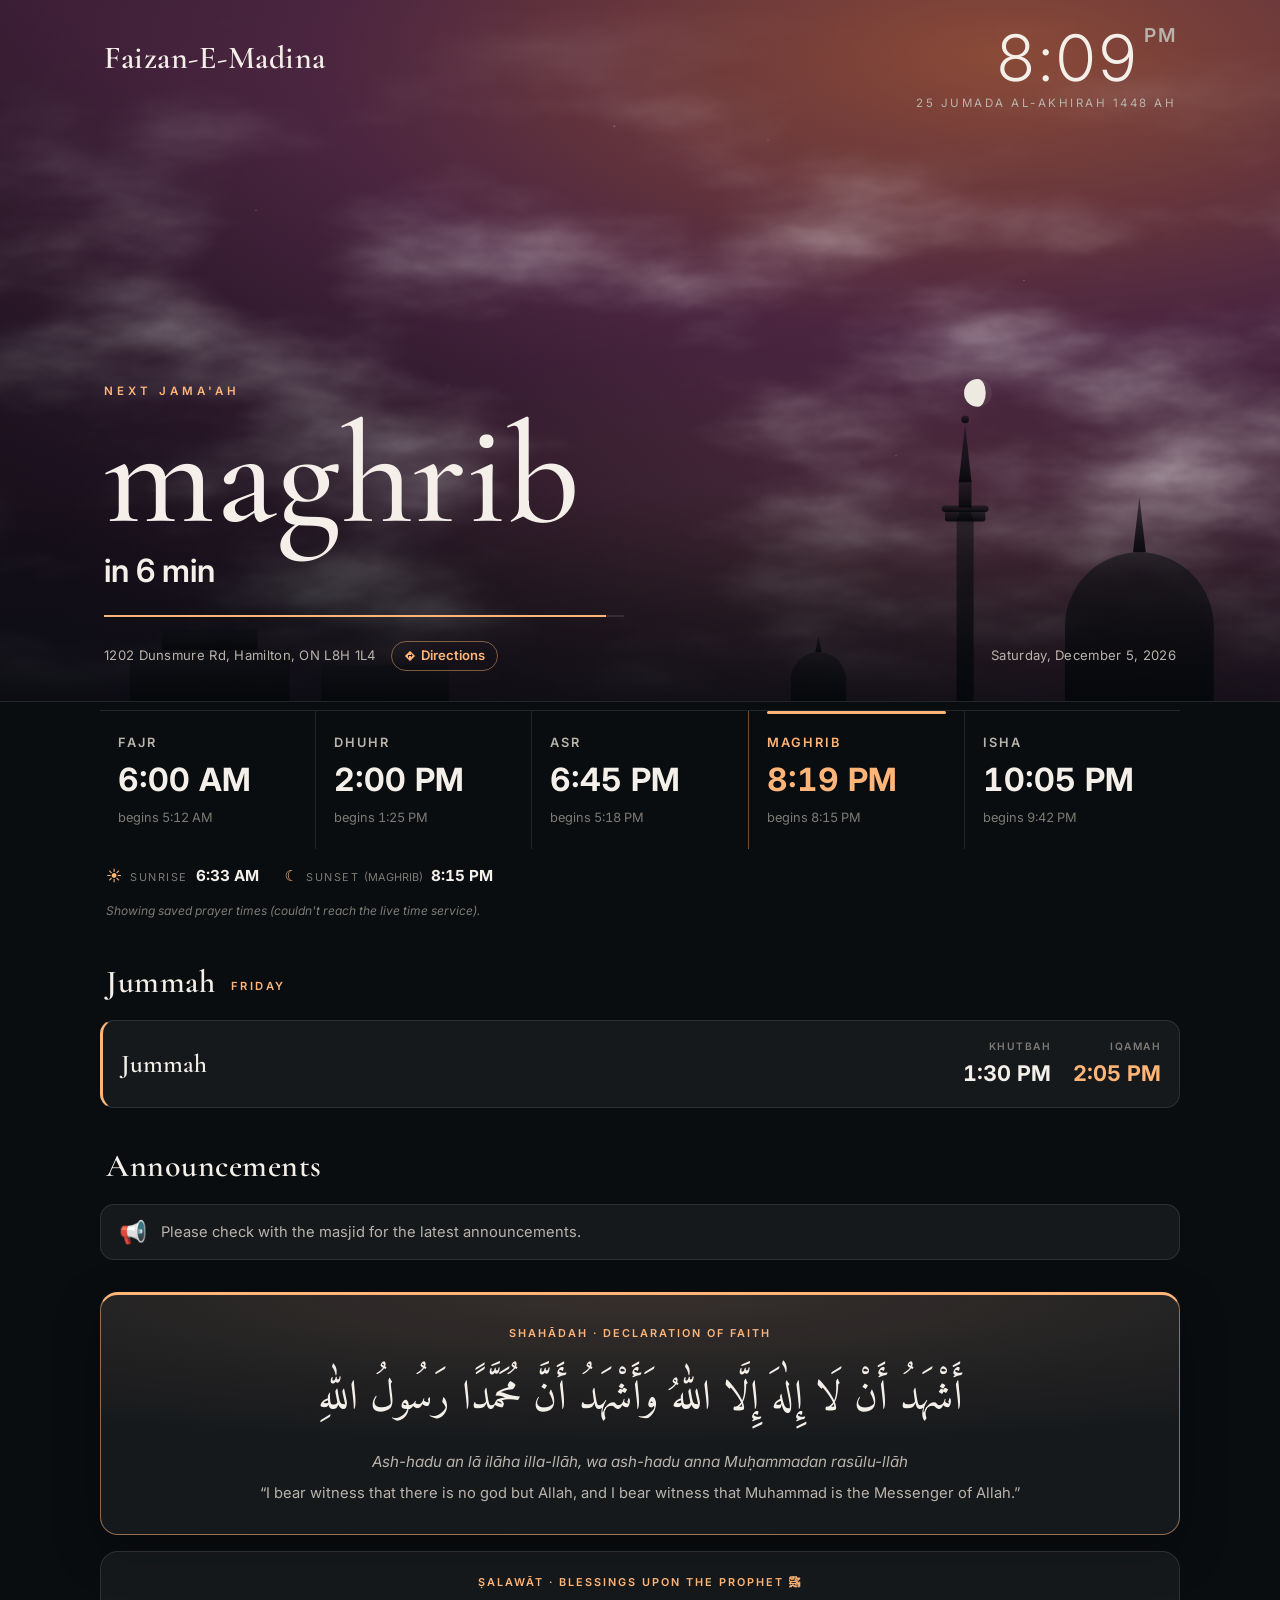
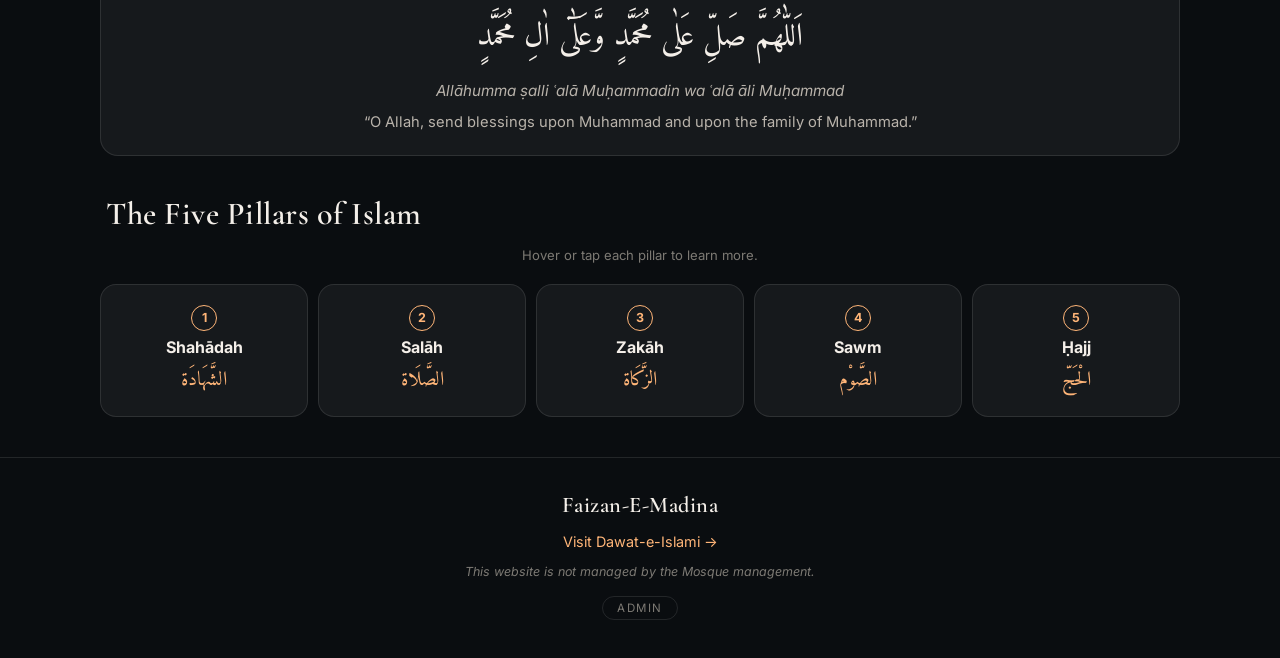
==== commit 67912b51: "Make faith section intuitive + cache-bust assets - Stack the faith cards; Shahada is now a prominent" ====
--- a/index.html
+++ b/index.html
@@ -9,7 +9,7 @@
   <link rel="preconnect" href="https://fonts.googleapis.com" />
   <link rel="preconnect" href="https://fonts.gstatic.com" crossorigin />
   <link href="https://fonts.googleapis.com/css2?family=Amiri:wght@400;700&family=Cormorant+Garamond:wght@500;600;700&family=Inter:wght@400;500;600;700;800&display=swap" rel="stylesheet" />
-  <link rel="stylesheet" href="css/styles.css" />
+  <link rel="stylesheet" href="css/styles.css?v=3" />
 </head>
 <body>
   <!-- ===================== CINEMATIC HERO ===================== -->
@@ -152,7 +152,7 @@
 
     <!-- ===================== FAITH: SHAHADA + SALAWAT ===================== -->
     <section class="faith" aria-label="Shahada and Salawat">
-      <div class="faith-card">
+      <div class="faith-card primary">
         <span class="faith-kicker">Shahādah · Declaration of Faith</span>
         <p class="faith-ar" lang="ar" dir="rtl">أَشْهَدُ أَنْ لَا إِلٰهَ إِلَّا اللّٰهُ وَأَشْهَدُ أَنَّ مُحَمَّدًا رَسُولُ اللّٰهِ</p>
         <p class="faith-tr">Ash-hadu an lā ilāha illa-llāh, wa ash-hadu anna Muḥammadan rasūlu-llāh</p>
@@ -218,7 +218,7 @@
     </div>
   </footer>
 
-  <script src="js/data.js"></script>
-  <script src="js/app.js"></script>
+  <script src="js/data.js?v=3"></script>
+  <script src="js/app.js?v=3"></script>
 </body>
 </html>
--- a/css/styles.css
+++ b/css/styles.css
@@ -398,16 +398,24 @@
 .announcement .a-body { color: var(--ink-dim); font-size: 0.92rem; }
 
 /* ===================== FAITH: SHAHADA + SALAWAT ===================== */
-.faith { display: grid; gap: 16px; margin: 30px 0; }
-@media (min-width: 760px) { .faith { grid-template-columns: 1fr 1fr; } }
+/* Stacked, single column — Shahada (primary) sits prominently on top. */
+.faith { display: flex; flex-direction: column; gap: 16px; margin: 32px 0; }
 .faith-card {
-  background:
-    radial-gradient(120% 90% at 100% 0%, rgba(224,168,132,0.10), transparent 60%),
-    var(--panel);
+  background: var(--panel);
   border: 1px solid var(--panel-line);
   border-radius: 18px;
-  padding: 24px 22px;
+  padding: 22px 20px;
   text-align: center;
+}
+/* Shahada — the centrepiece: larger, warmer, with a gold top accent. */
+.faith-card.primary {
+  padding: 30px 22px;
+  border: 1px solid color-mix(in srgb, var(--accent) 45%, var(--panel-line));
+  border-top: 3px solid var(--accent);
+  background:
+    radial-gradient(150% 100% at 50% 0%, rgba(224,168,132,0.16), transparent 62%),
+    var(--panel);
+  box-shadow: 0 16px 44px rgba(0,0,0,0.38);
 }
 .faith-kicker {
   display: block;
@@ -420,13 +428,18 @@
 }
 .faith-ar {
   font-family: 'Amiri', serif;
-  font-size: 1.9rem;
-  line-height: 1.9;
+  font-size: 1.7rem;
+  line-height: 1.95;
   color: var(--ink);
   margin-bottom: 12px;
 }
-.faith-tr { font-style: italic; color: var(--dim, var(--ink-dim)); font-size: 0.95rem; margin-bottom: 8px; }
+.faith-card.primary .faith-ar { font-size: 2.15rem; }
+.faith-tr { font-style: italic; color: var(--ink-dim); font-size: 0.95rem; margin-bottom: 8px; }
 .faith-en { color: var(--ink-dim); font-size: 0.92rem; }
+@media (min-width: 760px) {
+  .faith-card.primary .faith-ar { font-size: 2.6rem; }
+  .faith-card .faith-ar { font-size: 2rem; }
+}
 
 /* ===================== FIVE PILLARS ===================== */
 .pillars-section { margin: 34px 0 8px; }
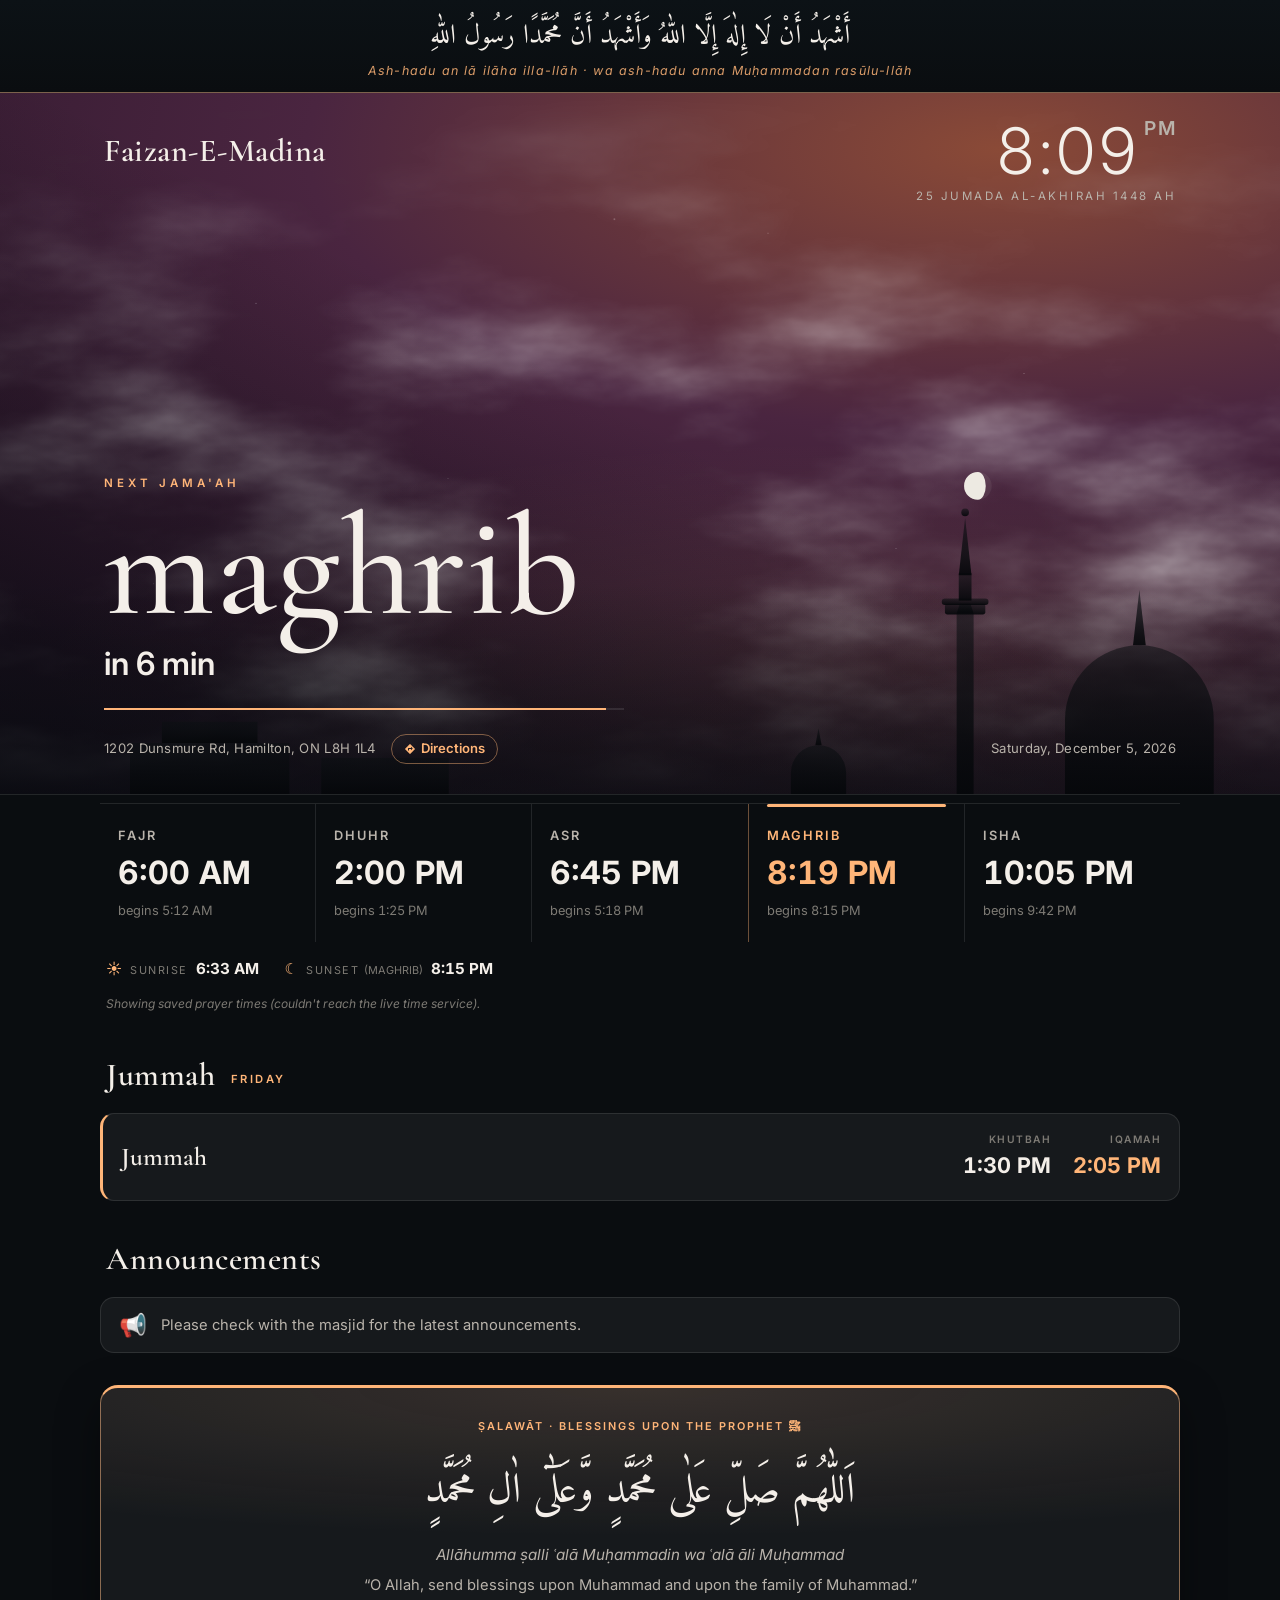
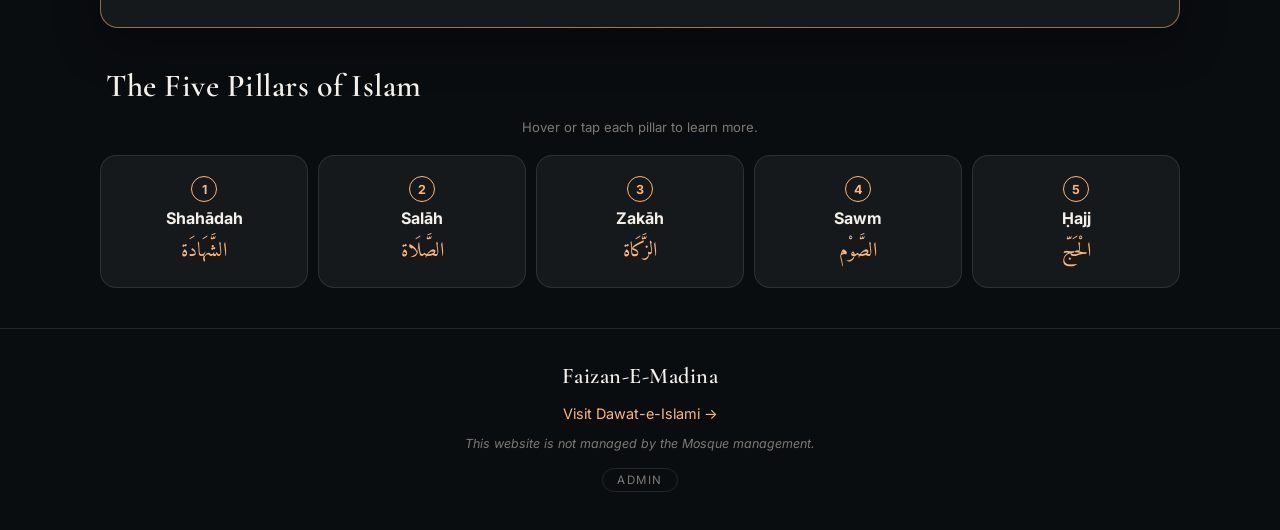
==== commit 1d2aba15: "Move Shahada to a banner at the top of the page Shahada now leads the site as a top banner (Arabic +" ====
--- a/index.html
+++ b/index.html
@@ -9,9 +9,15 @@
   <link rel="preconnect" href="https://fonts.googleapis.com" />
   <link rel="preconnect" href="https://fonts.gstatic.com" crossorigin />
   <link href="https://fonts.googleapis.com/css2?family=Amiri:wght@400;700&family=Cormorant+Garamond:wght@500;600;700&family=Inter:wght@400;500;600;700;800&display=swap" rel="stylesheet" />
-  <link rel="stylesheet" href="css/styles.css?v=3" />
+  <link rel="stylesheet" href="css/styles.css?v=4" />
 </head>
 <body>
+  <!-- ===================== SHAHADA BANNER (top of page) ===================== -->
+  <div class="shahada-bar" role="note" aria-label="Shahada — Declaration of Faith">
+    <p class="sb-ar" lang="ar" dir="rtl">أَشْهَدُ أَنْ لَا إِلٰهَ إِلَّا اللّٰهُ وَأَشْهَدُ أَنَّ مُحَمَّدًا رَسُولُ اللّٰهِ</p>
+    <p class="sb-tr">Ash-hadu an lā ilāha illa-llāh · wa ash-hadu anna Muḥammadan rasūlu-llāh</p>
+  </div>
+
   <!-- ===================== CINEMATIC HERO ===================== -->
   <section class="hero" id="hero" aria-label="Current time and next prayer">
     <!-- Time-of-day sky + mosque silhouette (pure CSS/SVG, no photos) -->
@@ -150,16 +156,9 @@
       <div id="announcementsList"><!-- filled by JS --></div>
     </section>
 
-    <!-- ===================== FAITH: SHAHADA + SALAWAT ===================== -->
-    <section class="faith" aria-label="Shahada and Salawat">
+    <!-- ===================== SALAWAT ===================== -->
+    <section class="faith" aria-label="Salawat">
       <div class="faith-card primary">
-        <span class="faith-kicker">Shahādah · Declaration of Faith</span>
-        <p class="faith-ar" lang="ar" dir="rtl">أَشْهَدُ أَنْ لَا إِلٰهَ إِلَّا اللّٰهُ وَأَشْهَدُ أَنَّ مُحَمَّدًا رَسُولُ اللّٰهِ</p>
-        <p class="faith-tr">Ash-hadu an lā ilāha illa-llāh, wa ash-hadu anna Muḥammadan rasūlu-llāh</p>
-        <p class="faith-en">“I bear witness that there is no god but Allah, and I bear witness that Muhammad is the Messenger of Allah.”</p>
-      </div>
-
-      <div class="faith-card">
         <span class="faith-kicker">Ṣalawāt · Blessings upon the Prophet ﷺ</span>
         <p class="faith-ar" lang="ar" dir="rtl">اَللّٰهُمَّ صَلِّ عَلٰى مُحَمَّدٍ وَّعَلٰٓى اٰلِ مُحَمَّدٍ</p>
         <p class="faith-tr">Allāhumma ṣalli ʿalā Muḥammadin wa ʿalā āli Muḥammad</p>
@@ -218,7 +217,7 @@
     </div>
   </footer>
 
-  <script src="js/data.js?v=3"></script>
-  <script src="js/app.js?v=3"></script>
+  <script src="js/data.js?v=4"></script>
+  <script src="js/app.js?v=4"></script>
 </body>
 </html>
--- a/css/styles.css
+++ b/css/styles.css
@@ -397,7 +397,33 @@
 .announcement .a-title { font-weight: 700; color: var(--ink); margin-bottom: 3px; }
 .announcement .a-body { color: var(--ink-dim); font-size: 0.92rem; }
 
-/* ===================== FAITH: SHAHADA + SALAWAT ===================== */
+/* ===================== SHAHADA BANNER (top of page) ===================== */
+.shahada-bar {
+  background: linear-gradient(180deg, #0c1216 0%, var(--bg) 100%);
+  border-bottom: 1px solid color-mix(in srgb, var(--accent) 40%, var(--panel-line));
+  text-align: center;
+  padding: 13px 16px 11px;
+}
+.sb-ar {
+  font-family: 'Amiri', serif;
+  color: var(--ink);
+  font-size: 1.35rem;
+  line-height: 1.7;
+}
+.sb-tr {
+  color: var(--accent);
+  font-size: 0.68rem;
+  letter-spacing: 0.8px;
+  font-style: italic;
+  margin-top: 3px;
+  opacity: 0.85;
+}
+@media (min-width: 760px) {
+  .sb-ar { font-size: 1.7rem; }
+  .sb-tr { font-size: 0.78rem; letter-spacing: 1.2px; }
+}
+
+/* ===================== FAITH: SALAWAT ===================== */
 /* Stacked, single column — Shahada (primary) sits prominently on top. */
 .faith { display: flex; flex-direction: column; gap: 16px; margin: 32px 0; }
 .faith-card {
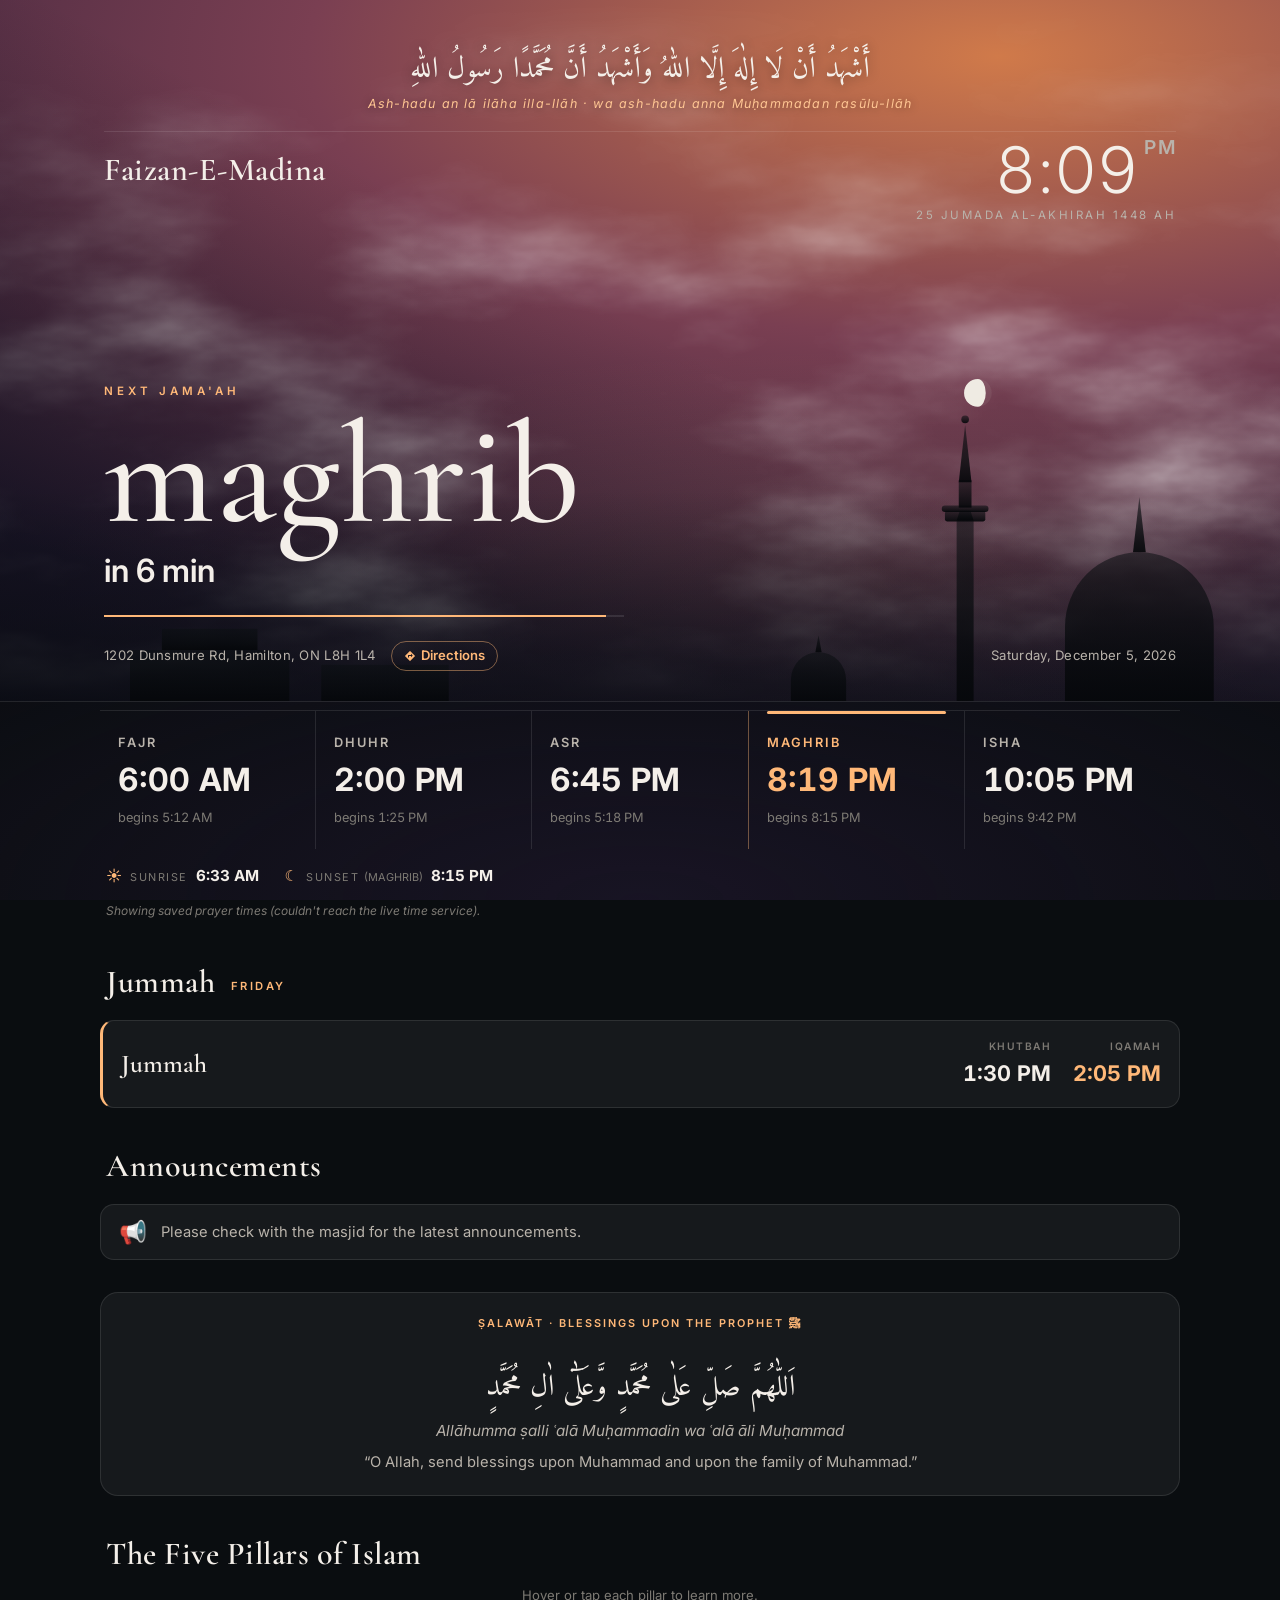
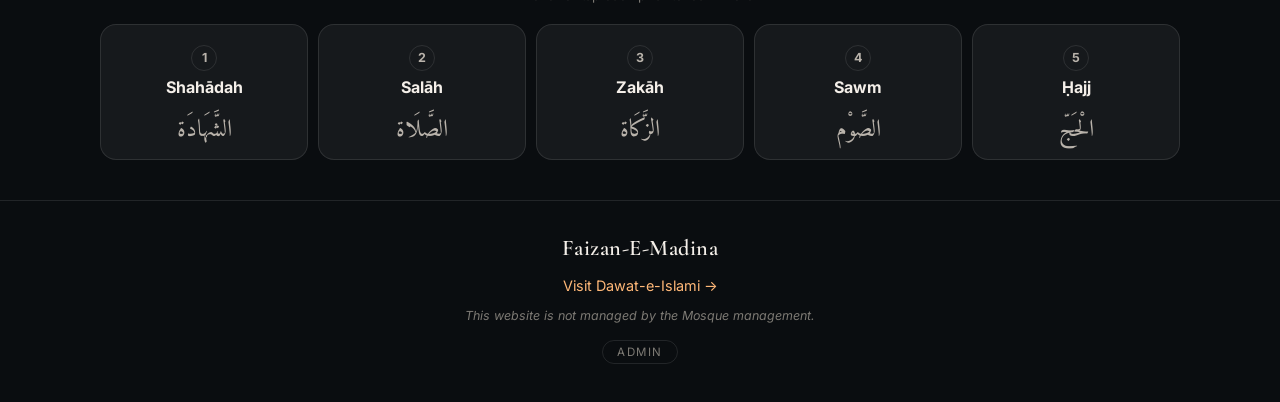
==== commit 111dc137: "Time-of-day sky, Amiri Quran calligraphy, unified theme - Sky now follows the real clock + sunrise/s" ====
--- a/index.html
+++ b/index.html
@@ -8,16 +8,10 @@
   <title>Prayer Times — Faizan-E-Madina</title>
   <link rel="preconnect" href="https://fonts.googleapis.com" />
   <link rel="preconnect" href="https://fonts.gstatic.com" crossorigin />
-  <link href="https://fonts.googleapis.com/css2?family=Amiri:wght@400;700&family=Cormorant+Garamond:wght@500;600;700&family=Inter:wght@400;500;600;700;800&display=swap" rel="stylesheet" />
-  <link rel="stylesheet" href="css/styles.css?v=4" />
+  <link href="https://fonts.googleapis.com/css2?family=Amiri:wght@400;700&family=Amiri+Quran&family=Cormorant+Garamond:wght@500;600;700&family=Inter:wght@400;500;600;700;800&display=swap" rel="stylesheet" />
+  <link rel="stylesheet" href="css/styles.css?v=6" />
 </head>
 <body>
-  <!-- ===================== SHAHADA BANNER (top of page) ===================== -->
-  <div class="shahada-bar" role="note" aria-label="Shahada — Declaration of Faith">
-    <p class="sb-ar" lang="ar" dir="rtl">أَشْهَدُ أَنْ لَا إِلٰهَ إِلَّا اللّٰهُ وَأَشْهَدُ أَنَّ مُحَمَّدًا رَسُولُ اللّٰهِ</p>
-    <p class="sb-tr">Ash-hadu an lā ilāha illa-llāh · wa ash-hadu anna Muḥammadan rasūlu-llāh</p>
-  </div>
-
   <!-- ===================== CINEMATIC HERO ===================== -->
   <section class="hero" id="hero" aria-label="Current time and next prayer">
     <!-- Time-of-day sky + mosque silhouette (pure CSS/SVG, no photos) -->
@@ -90,6 +84,10 @@
     </svg>
 
     <div class="hero-inner">
+      <div class="shahada-bar" role="note" aria-label="Shahada — Declaration of Faith">
+        <p class="sb-ar" lang="ar" dir="rtl">أَشْهَدُ أَنْ لَا إِلٰهَ إِلَّا اللّٰهُ وَأَشْهَدُ أَنَّ مُحَمَّدًا رَسُولُ اللّٰهِ</p>
+        <p class="sb-tr">Ash-hadu an lā ilāha illa-llāh · wa ash-hadu anna Muḥammadan rasūlu-llāh</p>
+      </div>
       <div class="hero-top">
         <span class="wordmark">Faizan-E-Madina</span>
         <div class="clock-wrap">
@@ -158,7 +156,7 @@
 
     <!-- ===================== SALAWAT ===================== -->
     <section class="faith" aria-label="Salawat">
-      <div class="faith-card primary">
+      <div class="faith-card">
         <span class="faith-kicker">Ṣalawāt · Blessings upon the Prophet ﷺ</span>
         <p class="faith-ar" lang="ar" dir="rtl">اَللّٰهُمَّ صَلِّ عَلٰى مُحَمَّدٍ وَّعَلٰٓى اٰلِ مُحَمَّدٍ</p>
         <p class="faith-tr">Allāhumma ṣalli ʿalā Muḥammadin wa ʿalā āli Muḥammad</p>
@@ -217,7 +215,7 @@
     </div>
   </footer>
 
-  <script src="js/data.js?v=4"></script>
-  <script src="js/app.js?v=4"></script>
+  <script src="js/data.js?v=6"></script>
+  <script src="js/app.js?v=6"></script>
 </body>
 </html>
--- a/css/styles.css
+++ b/css/styles.css
@@ -19,15 +19,21 @@
 
   --serif: 'Cormorant Garamond', Georgia, serif;
   --sans:  'Inter', system-ui, -apple-system, 'Segoe UI', sans-serif;
+  --arabic: 'Amiri Quran', 'Amiri', serif;   /* calligraphic Arabic (Mushaf naskh) */
   --ease:  cubic-bezier(0.22, 0.61, 0.36, 1);
 }
 
-/* ---- Time-of-day palettes ---- */
-body[data-period="fajr"]    { --sky-1:#243456; --sky-2:#141d38; --sky-3:#0a1020; --accent:#b9c3e6; }
-body[data-period="dhuhr"]   { --sky-1:#5b83a6; --sky-2:#2d537a; --sky-3:#12314a; --accent:#ffe6a3; }
-body[data-period="asr"]     { --sky-1:#7a7a5f; --sky-2:#4a4a38; --sky-3:#23231a; --accent:#f0c869; }
-body[data-period="maghrib"] { --sky-1:#8a4a37; --sky-2:#4a2540; --sky-3:#231324; --accent:#ffb578; }
-body[data-period="isha"]    { --sky-1:#1a2a34; --sky-2:#0e1a26; --sky-3:#070d16; --accent:#c9a893; }
+/* ---- Time-of-day palettes (driven by the real clock + sunrise/sunset) ---- */
+/* night: before Fajr and after dusk — deep, starry */
+body[data-period="night"]     { --sky-1:#16233a; --sky-2:#0d1826; --sky-3:#070d16; --accent:#9fc3cf; }
+/* dawn: Fajr → sunrise — indigo warming to rose */
+body[data-period="dawn"]      { --sky-1:#4a5a86; --sky-2:#6a4d6e; --sky-3:#241f3a; --accent:#ecc2d0; }
+/* day: sunrise → Asr — bright blue sky */
+body[data-period="day"]       { --sky-1:#8bb8e0; --sky-2:#537ba9; --sky-3:#2f5478; --accent:#ffd98a; }
+/* afternoon: Asr → pre-sunset — warm, hazy gold */
+body[data-period="afternoon"] { --sky-1:#c6b487; --sky-2:#7f6f56; --sky-3:#3c3326; --accent:#ffcf7a; }
+/* sunset: around Maghrib — coral to violet */
+body[data-period="sunset"]    { --sky-1:#d07a4a; --sky-2:#7a3f52; --sky-3:#241a34; --accent:#ffb878; }
 
 * { box-sizing: border-box; margin: 0; padding: 0; }
 html { -webkit-text-size-adjust: 100%; scroll-behavior: smooth; }
@@ -36,9 +42,23 @@
   font-family: var(--sans);
   color: var(--ink);
   background: var(--bg);
+  position: relative;
   line-height: 1.5;
   -webkit-font-smoothing: antialiased;
   min-height: 100vh;
+}
+/* Subtle time-of-day ambient behind the whole page, so sections below the
+   hero share the same mood instead of sitting on flat black. */
+body::before {
+  content: "";
+  position: fixed;
+  inset: 0;
+  z-index: -10;
+  pointer-events: none;
+  background:
+    radial-gradient(120% 70% at 50% 0%,   color-mix(in srgb, var(--sky-2) 45%, transparent), transparent 55%),
+    radial-gradient(120% 60% at 50% 100%, color-mix(in srgb, var(--sky-3) 55%, transparent), transparent 65%);
+  transition: background 1.6s var(--ease);
 }
 
 .container {
@@ -91,8 +111,9 @@
   to   { transform: translate3d(3%, 0, 0)  scale(1.12); }
 }
 /* clouds soften in bright daylight, thicken a touch at sunset */
-body[data-period="dhuhr"] .clouds { opacity: 0.4; }
-body[data-period="maghrib"] .clouds { opacity: 0.58; }
+body[data-period="day"] .clouds { opacity: 0.38; }
+body[data-period="afternoon"] .clouds { opacity: 0.42; }
+body[data-period="sunset"] .clouds { opacity: 0.58; }
 /* night starfield (only meaningful for the darker palettes) */
 .hero .stars {
   position: absolute;
@@ -108,8 +129,9 @@
     radial-gradient(1.4px 1.4px at 48% 18%, rgba(255,255,255,0.6), transparent);
   opacity: 0.5;
 }
-body[data-period="dhuhr"] .stars,
-body[data-period="asr"] .stars { opacity: 0; }
+body[data-period="day"] .stars,
+body[data-period="afternoon"] .stars,
+body[data-period="sunset"] .stars { opacity: 0; }
 .hero .skyline {
   position: absolute;
   left: 0; right: 0; bottom: 0;
@@ -397,29 +419,30 @@
 .announcement .a-title { font-weight: 700; color: var(--ink); margin-bottom: 3px; }
 .announcement .a-body { color: var(--ink-dim); font-size: 0.92rem; }
 
-/* ===================== SHAHADA BANNER (top of page) ===================== */
+/* ===================== SHAHADA (top of hero, over the sky) ===================== */
 .shahada-bar {
-  background: linear-gradient(180deg, #0c1216 0%, var(--bg) 100%);
-  border-bottom: 1px solid color-mix(in srgb, var(--accent) 40%, var(--panel-line));
   text-align: center;
-  padding: 13px 16px 11px;
+  padding: 4px 4px 18px;
+  margin-bottom: 6px;
+  border-bottom: 1px solid rgba(255,255,255,0.10);
 }
 .sb-ar {
-  font-family: 'Amiri', serif;
-  color: var(--ink);
-  font-size: 1.35rem;
-  line-height: 1.7;
+  font-family: var(--arabic);
+  color: var(--ink);
+  font-size: 1.5rem;
+  line-height: 2.05;
+  text-shadow: 0 1px 12px rgba(0,0,0,0.45);
 }
 .sb-tr {
-  color: var(--accent);
+  color: color-mix(in srgb, var(--accent) 80%, #ffffff);
   font-size: 0.68rem;
   letter-spacing: 0.8px;
   font-style: italic;
-  margin-top: 3px;
-  opacity: 0.85;
+  margin-top: 4px;
+  text-shadow: 0 1px 8px rgba(0,0,0,0.4);
 }
 @media (min-width: 760px) {
-  .sb-ar { font-size: 1.7rem; }
+  .sb-ar { font-size: 1.85rem; }
   .sb-tr { font-size: 0.78rem; letter-spacing: 1.2px; }
 }
 
@@ -453,18 +476,18 @@
   margin-bottom: 16px;
 }
 .faith-ar {
-  font-family: 'Amiri', serif;
-  font-size: 1.7rem;
-  line-height: 1.95;
+  font-family: var(--arabic);
+  font-size: 1.5rem;
+  line-height: 2.05;
   color: var(--ink);
   margin-bottom: 12px;
 }
-.faith-card.primary .faith-ar { font-size: 2.15rem; }
+.faith-card.primary .faith-ar { font-size: 1.5rem; }
 .faith-tr { font-style: italic; color: var(--ink-dim); font-size: 0.95rem; margin-bottom: 8px; }
 .faith-en { color: var(--ink-dim); font-size: 0.92rem; }
 @media (min-width: 760px) {
-  .faith-card.primary .faith-ar { font-size: 2.6rem; }
-  .faith-card .faith-ar { font-size: 2rem; }
+  .faith-card.primary .faith-ar { font-size: 1.85rem; }
+  .faith-card .faith-ar { font-size: 1.85rem; }
 }
 
 /* ===================== FIVE PILLARS ===================== */
@@ -496,13 +519,17 @@
 .pillar-num {
   width: 26px; height: 26px;
   border-radius: 50%;
-  border: 1px solid var(--accent);
-  color: var(--accent);
+  border: 1px solid var(--panel-line);
+  color: var(--ink-dim);
   display: flex; align-items: center; justify-content: center;
   font-size: 0.78rem; font-weight: 700;
+  transition: color 0.18s var(--ease), border-color 0.18s var(--ease);
 }
 .pillar-name { font-weight: 700; font-size: 1rem; }
-.pillar-ar { font-family: 'Amiri', serif; font-size: 1.25rem; color: var(--accent); }
+.pillar-ar { font-family: var(--arabic); font-size: 1.5rem; line-height: 1.6; color: var(--ink-dim); transition: color 0.18s var(--ease); }
+/* accent appears only on interaction, matching the rest of the page */
+.pillar:hover .pillar-num, .pillar:focus-visible .pillar-num, .pillar.open .pillar-num { border-color: var(--accent); color: var(--accent); }
+.pillar:hover .pillar-ar, .pillar:focus-visible .pillar-ar, .pillar.open .pillar-ar { color: var(--accent); }
 
 /* Tooltip */
 .pillar-tip {
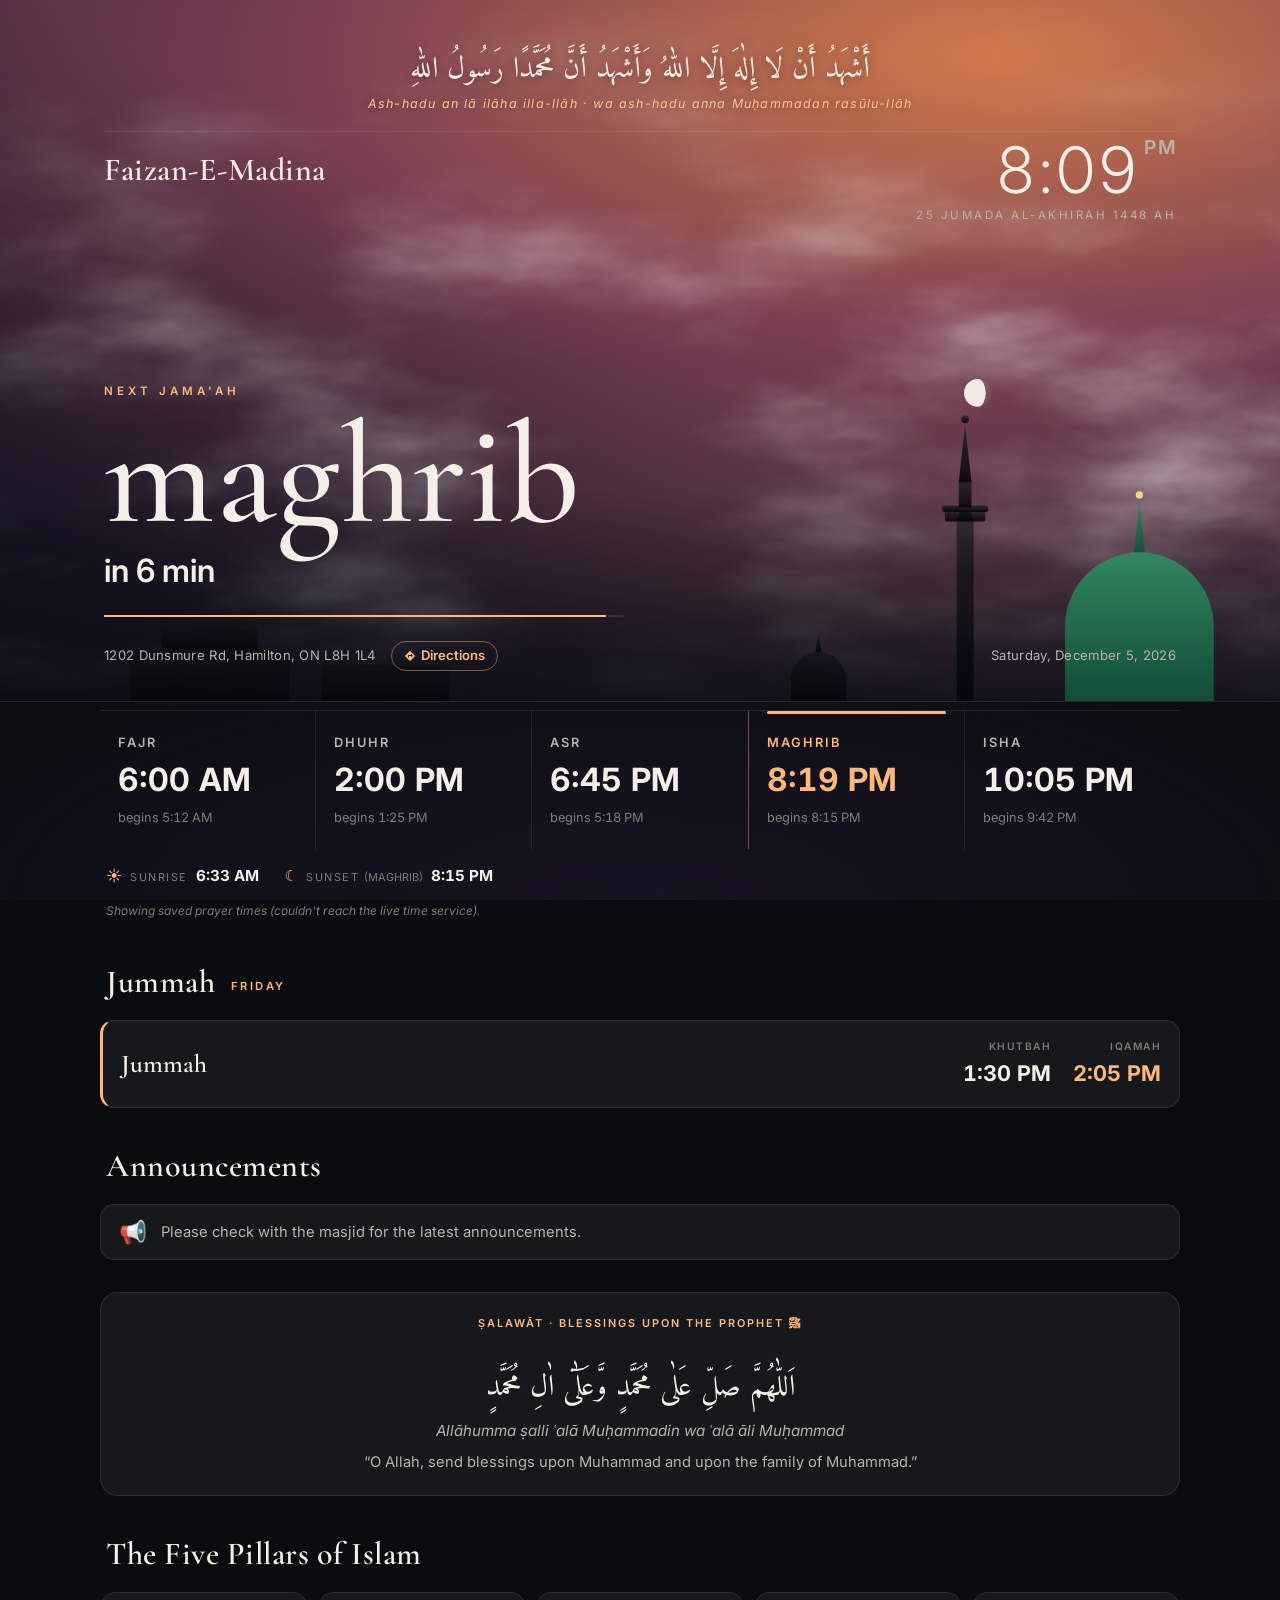
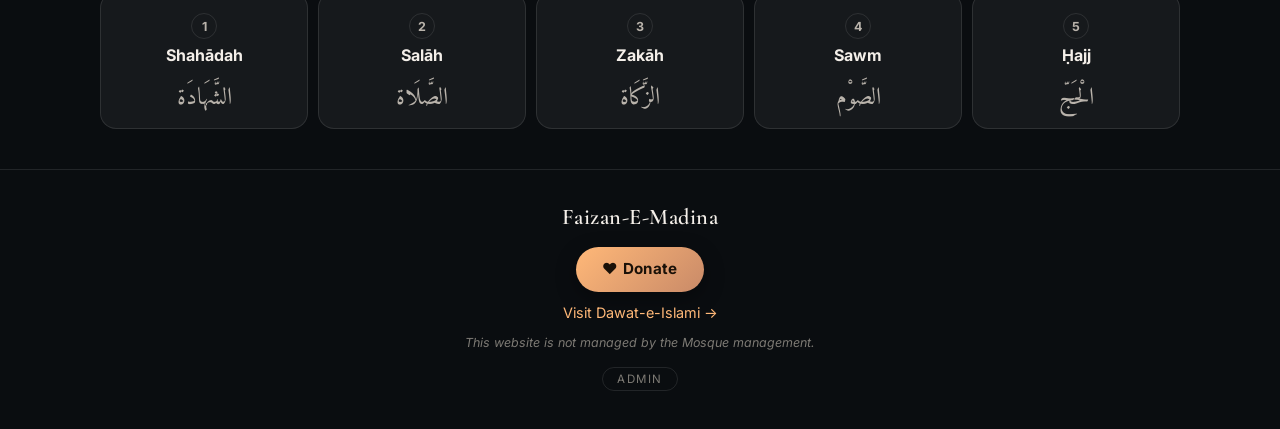
==== commit ec266d05: "Green dome + gold crescent finial, moon tooltip, donate button - Main dome is now green with a tilte" ====
--- a/index.html
+++ b/index.html
@@ -9,7 +9,7 @@
   <link rel="preconnect" href="https://fonts.googleapis.com" />
   <link rel="preconnect" href="https://fonts.gstatic.com" crossorigin />
   <link href="https://fonts.googleapis.com/css2?family=Amiri:wght@400;700&family=Amiri+Quran&family=Cormorant+Garamond:wght@500;600;700&family=Inter:wght@400;500;600;700;800&display=swap" rel="stylesheet" />
-  <link rel="stylesheet" href="css/styles.css?v=6" />
+  <link rel="stylesheet" href="css/styles.css?v=7" />
 </head>
 <body>
   <!-- ===================== CINEMATIC HERO ===================== -->
@@ -49,6 +49,10 @@
           <stop offset="0%" stop-color="#0b0f12" stop-opacity="0.55"/>
           <stop offset="100%" stop-color="#05070a" stop-opacity="0.92"/>
         </linearGradient>
+        <linearGradient id="silhGreen" x1="0" y1="0" x2="0" y2="1">
+          <stop offset="0%" stop-color="#2f8a5f" stop-opacity="0.95"/>
+          <stop offset="100%" stop-color="#12503a" stop-opacity="0.95"/>
+        </linearGradient>
       </defs>
       <g fill="url(#silh)">
         <!-- distant rooftops (left) -->
@@ -61,7 +65,7 @@
         <path d="M768 258 L765 274 H771 Z"/>                  <!-- spire -->
         <path d="M768 244 a6 6 0 1 0 0 12 a4.5 4.5 0 1 1 0 -12z"/><!-- crescent finial -->
 
-        <!-- minaret (Ottoman style, grounded) -->
+        <!-- minaret (Ottoman style, grounded) — original dark silhouette -->
         <rect x="898" y="150" width="16" height="170"/>       <!-- shaft to ground -->
         <path d="M898 150 h16 l-3 -9 h-10 z"/>                 <!-- shaft top taper -->
         <rect x="887" y="141" width="38" height="10" rx="2"/> <!-- balcony overhang -->
@@ -70,14 +74,18 @@
         <path d="M906 60 L900 114 H912 Z"/>                   <!-- tapering conical cap -->
         <circle cx="906" cy="55" r="3.6"/>                    <!-- finial ball -->
 
-        <!-- main dome (far right) -->
-        <path d="M1000 320 V250 a70 70 0 0 1 140 0 V320 Z"/>
-        <path d="M1070 128 L1064 180 H1076 Z"/>              <!-- spire -->
-        <path d="M1070 110 a8 8 0 1 0 0 16 a6 6 0 1 1 0 -16z"/><!-- crescent finial -->
+        <!-- main dome (far right) — GREEN, with a tilted gold crescent finial -->
+        <g fill="url(#silhGreen)">
+          <path d="M1000 320 V250 a70 70 0 0 1 140 0 V320 Z"/>
+          <path d="M1070 132 L1065 180 H1075 Z"/>              <!-- spire -->
+        </g>
+        <circle cx="1070" cy="126" r="3.4" fill="#f5d98a"/>    <!-- gold finial ball -->
+        <path d="M1070 96 a12 12 0 1 0 0 24 a9 9 0 1 1 0 -24z" transform="rotate(-22 1070 108)" fill="#f5d98a"/><!-- tilted gold crescent -->
       </g>
 
-      <!-- Moon in the sky — phase set by JS from the Hijri day of month -->
-      <g class="moon" aria-hidden="true">
+      <!-- Moon by the minaret — phase set by JS (Hijri day); hover for a note -->
+      <g class="moon" role="img">
+        <title id="moonTitle">The moon shows the current Hijri phase</title>
         <circle cx="918" cy="30" r="13" fill="#f2efe6" opacity="0.07"/><!-- faint dark side -->
         <path id="moonLit" fill="#f4f1e8" opacity="0.96"/><!-- illuminated part -->
       </g>
@@ -167,7 +175,6 @@
     <!-- ===================== FIVE PILLARS ===================== -->
     <section class="pillars-section" aria-label="The Five Pillars of Islam">
       <h2 class="section-title">The Five Pillars of Islam</h2>
-      <p class="pillars-hint">Hover or tap each pillar to learn more.</p>
       <div class="pillars" id="pillars">
         <button class="pillar" type="button" aria-expanded="false">
           <span class="pillar-num">1</span>
@@ -207,6 +214,9 @@
   <footer class="site-footer">
     <div class="container">
       <p class="footer-org">Faizan-E-Madina</p>
+      <p class="footer-donate">
+        <a id="donateBtn" href="#" target="_blank" rel="noopener">♥ Donate</a>
+      </p>
       <p class="footer-note">
         <a id="footerLink" href="https://www.dawateislami.net" target="_blank" rel="noopener">Visit Dawat-e-Islami →</a>
       </p>
@@ -215,7 +225,7 @@
     </div>
   </footer>
 
-  <script src="js/data.js?v=6"></script>
-  <script src="js/app.js?v=6"></script>
+  <script src="js/data.js?v=7"></script>
+  <script src="js/app.js?v=7"></script>
 </body>
 </html>
--- a/css/styles.css
+++ b/css/styles.css
@@ -138,7 +138,12 @@
   width: 100%;
   height: min(52%, 340px);
   z-index: -1;
-}
+  pointer-events: none;         /* decorative, except the moon (below) */
+}
+.hero .skyline .moon { pointer-events: auto; cursor: help; }
+/* let hover reach the moon behind the content; keep links/inputs clickable */
+.hero-inner { pointer-events: none; }
+.hero-inner a, .hero-inner button, .hero-inner input { pointer-events: auto; }
 
 .hero-inner {
   position: relative;
@@ -578,6 +583,24 @@
   margin-top: 24px;
 }
 .footer-org { font-family: var(--serif); font-weight: 600; font-size: 1.4rem; letter-spacing: 0.5px; }
+.footer-donate { margin-top: 14px; }
+.footer-donate a {
+  display: inline-flex;
+  align-items: center;
+  gap: 7px;
+  background: linear-gradient(135deg, var(--accent), #c98a68);
+  color: #1a1108;
+  font-weight: 700;
+  font-size: 0.95rem;
+  letter-spacing: 0.3px;
+  text-decoration: none;
+  padding: 11px 26px;
+  border-radius: 999px;
+  box-shadow: 0 6px 20px rgba(0,0,0,0.35);
+  transition: transform 0.18s var(--ease), box-shadow 0.18s var(--ease);
+}
+.footer-donate a:hover { transform: translateY(-2px); box-shadow: 0 10px 28px rgba(0,0,0,0.45); }
+.footer-donate a:active { transform: translateY(0); }
 .footer-note { margin: 8px 0; }
 .footer-note a { color: var(--accent); text-decoration: none; font-size: 0.9rem; }
 .footer-note a:hover { text-decoration: underline; }
